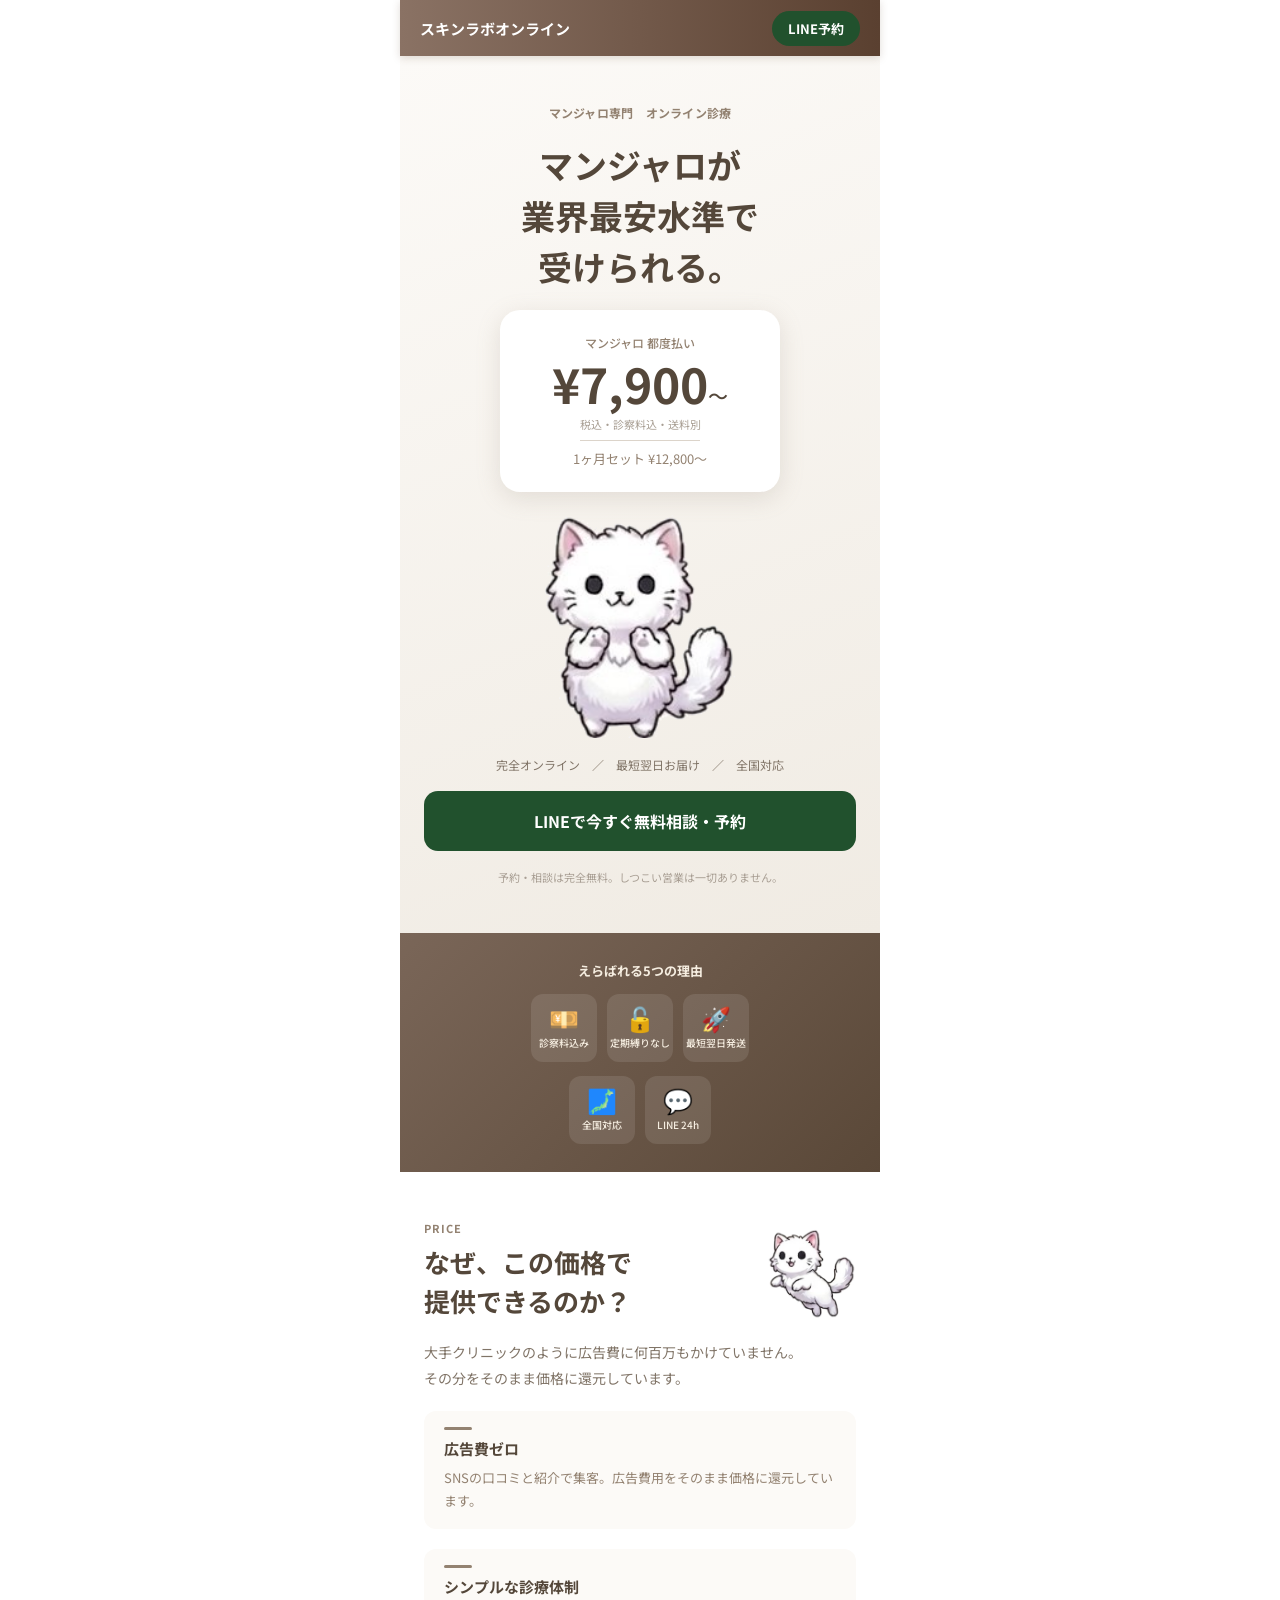
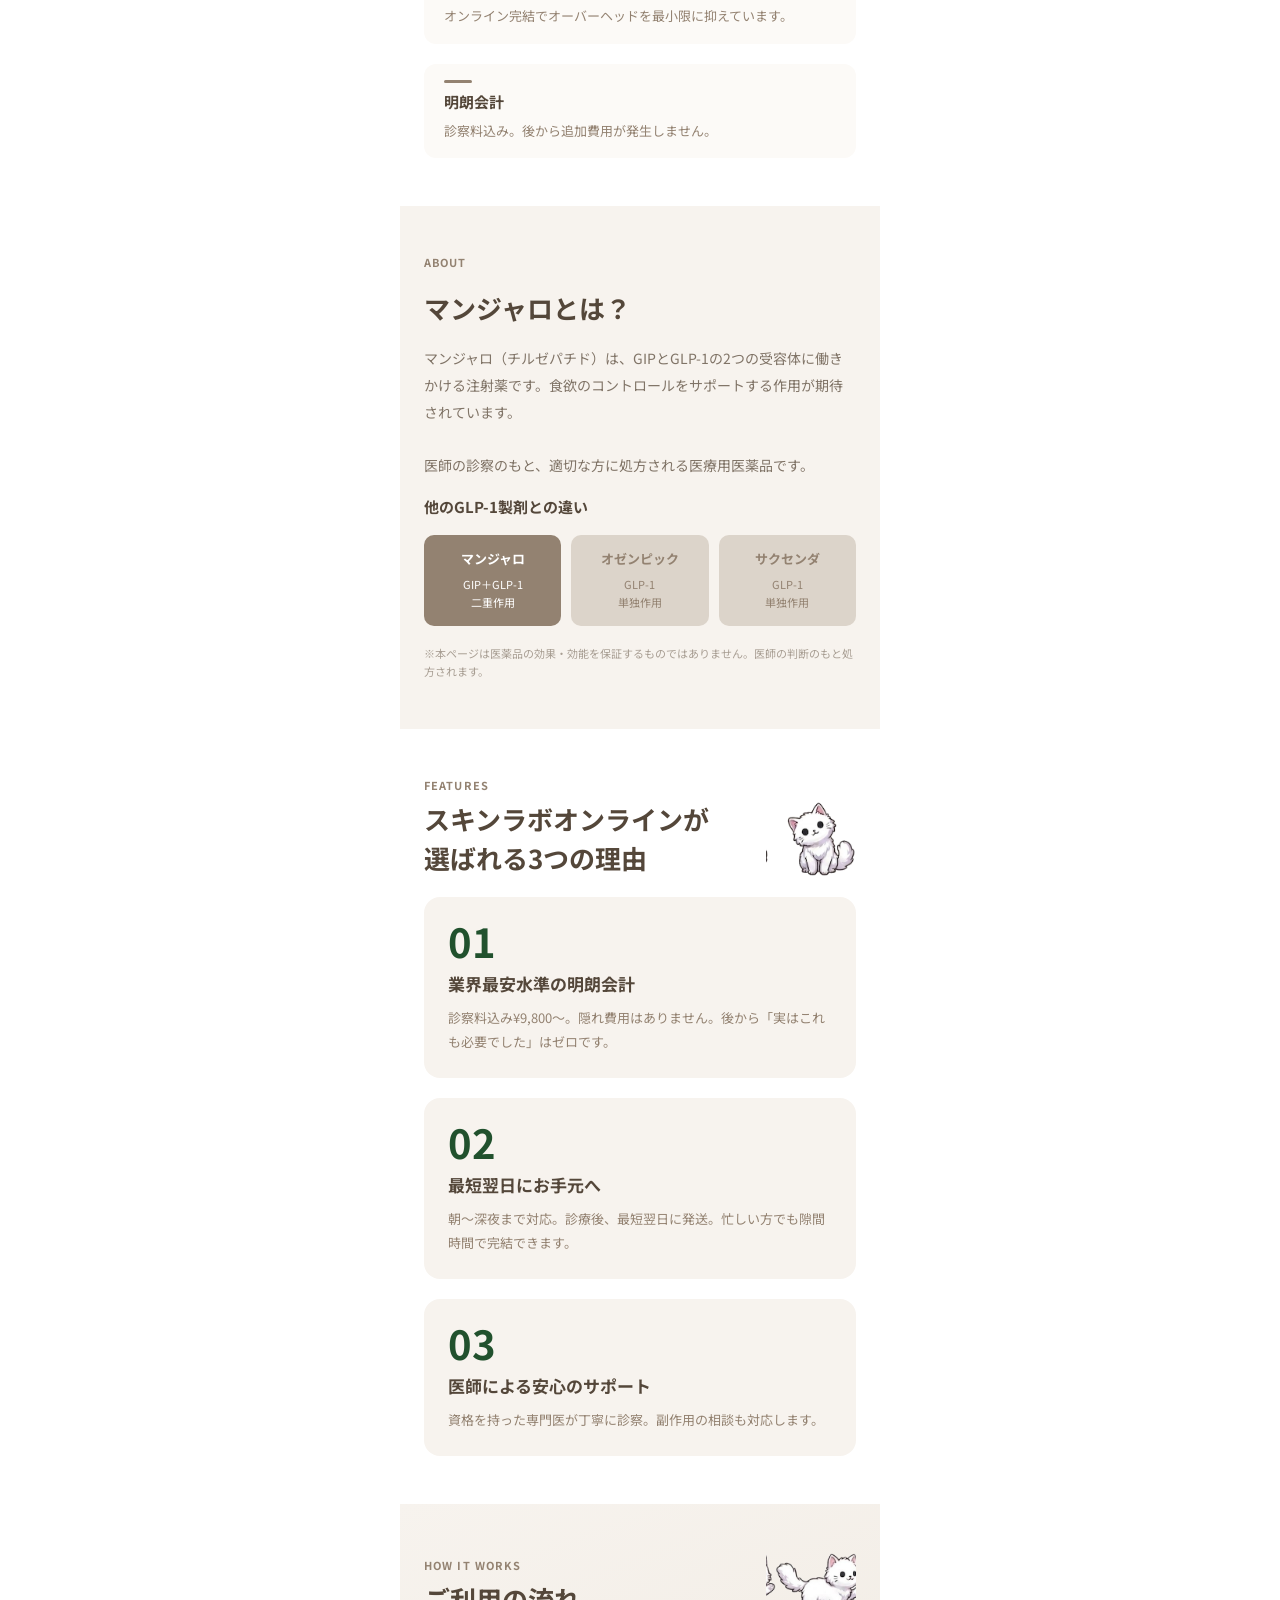
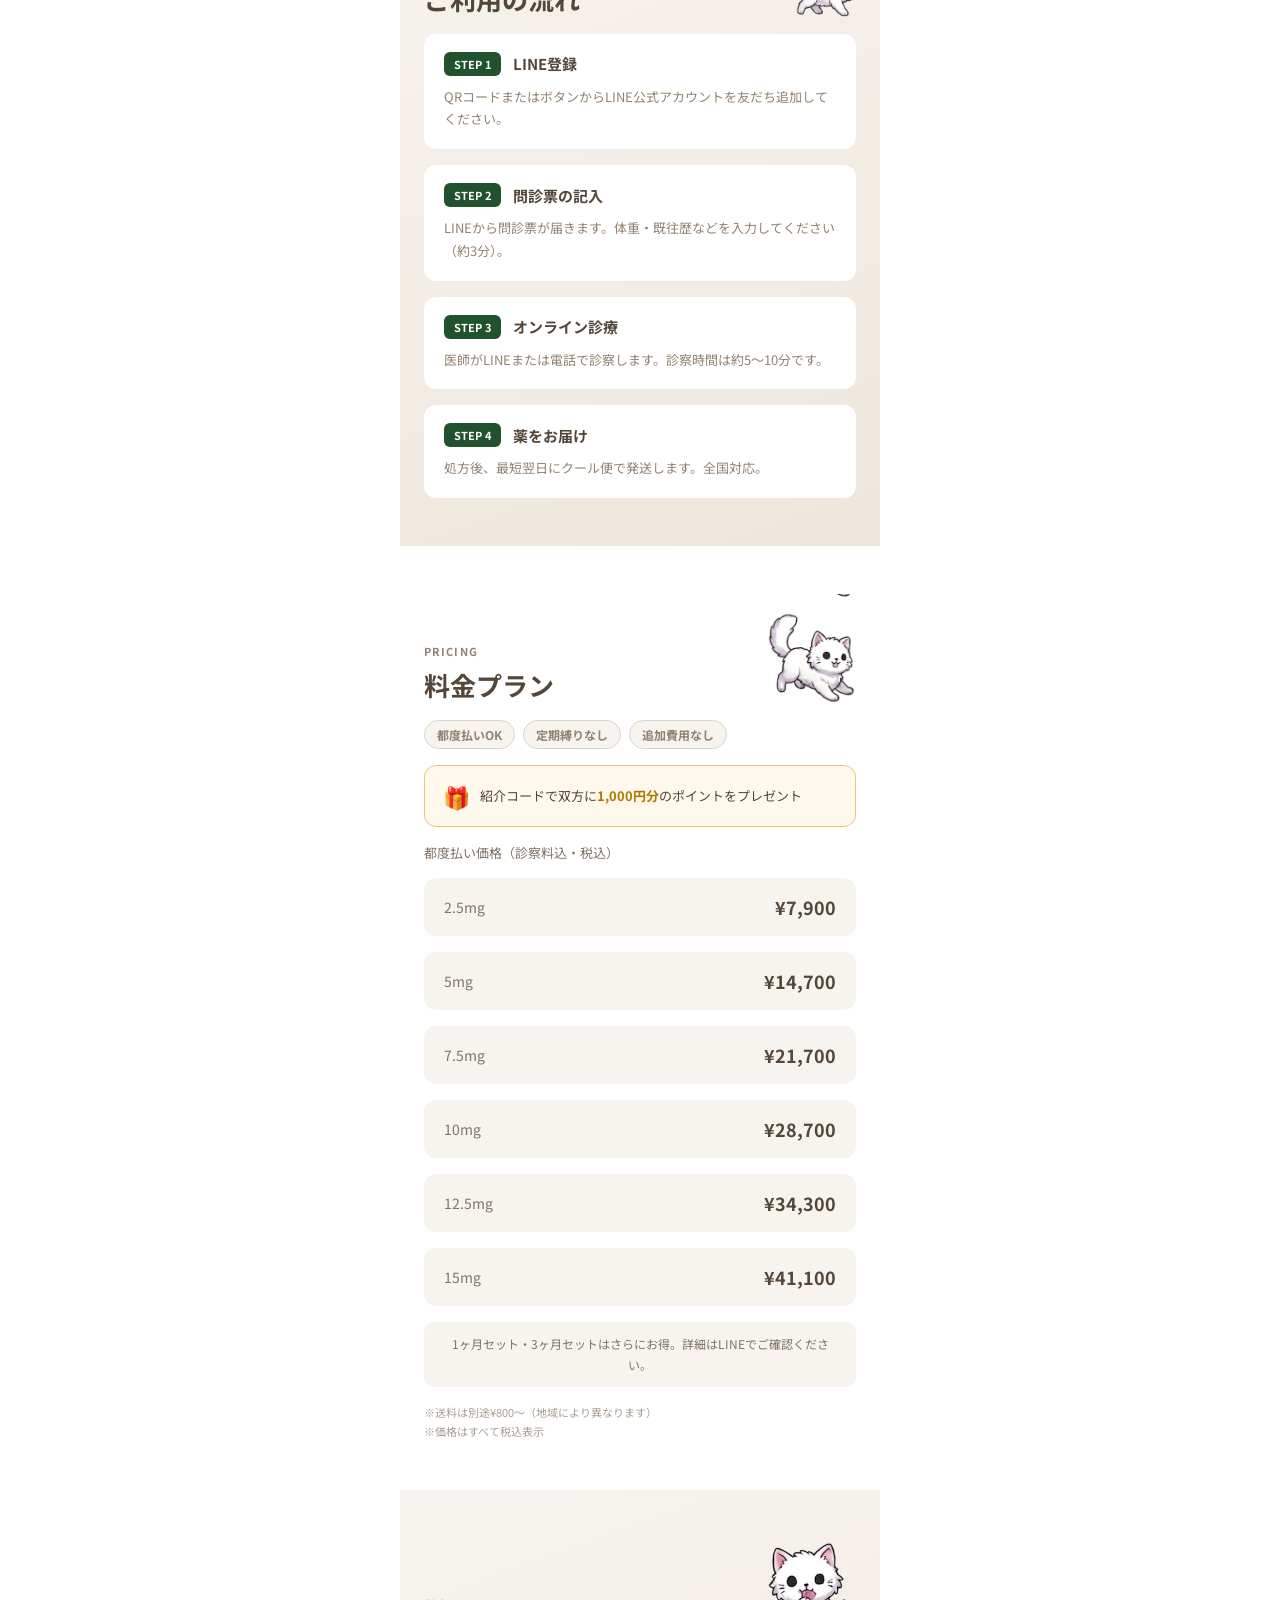
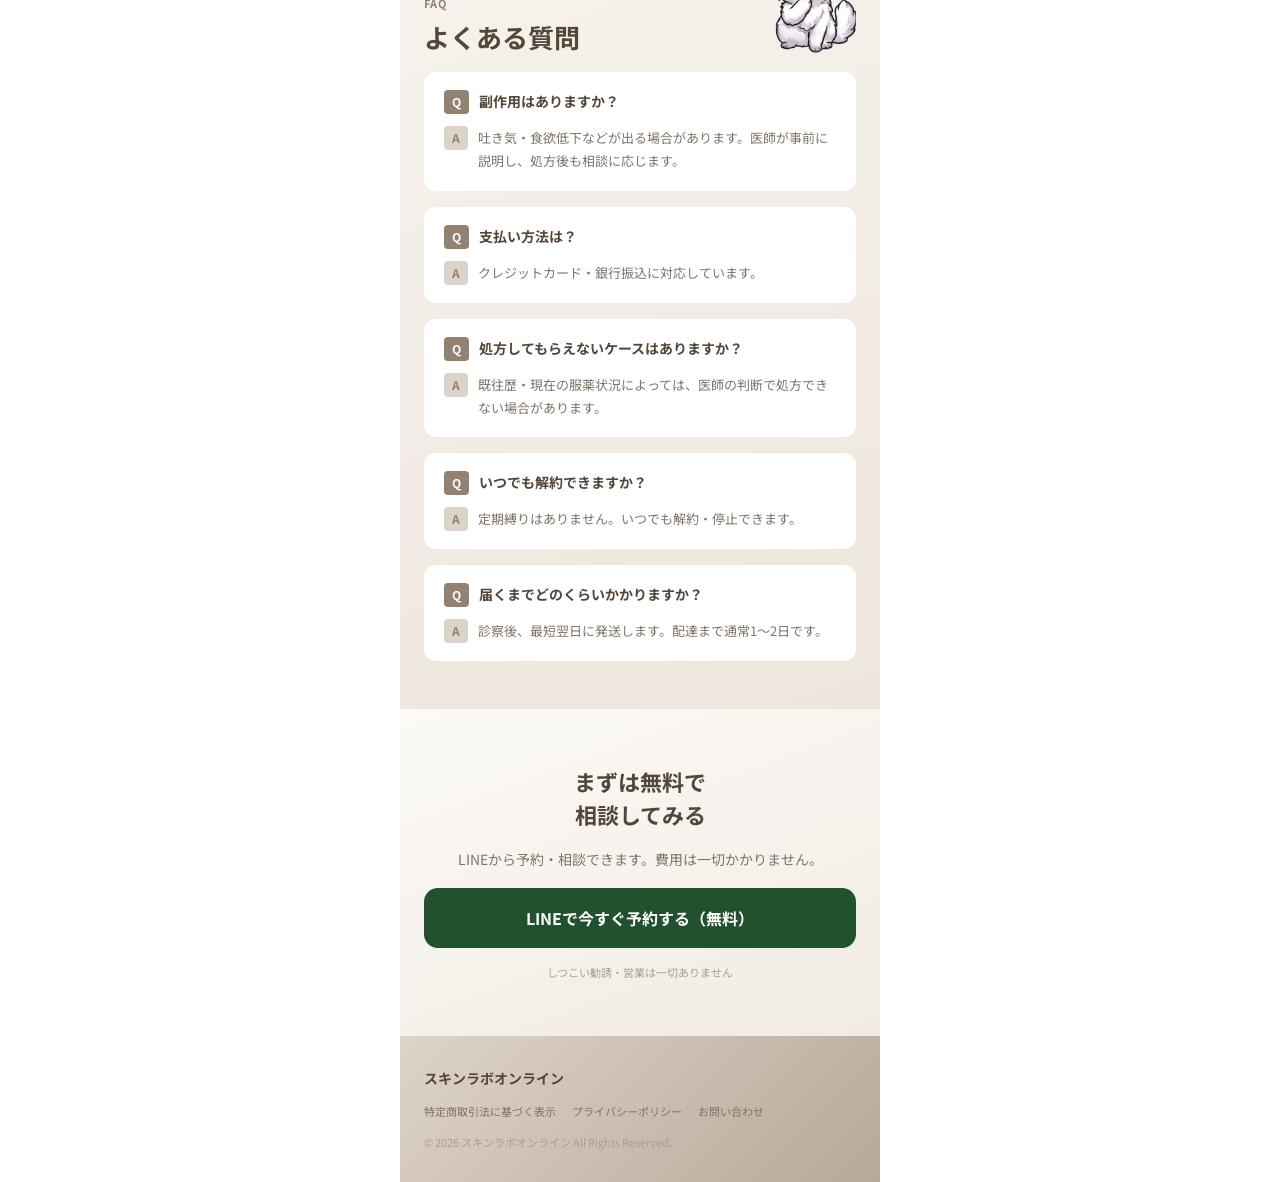
==== index.html @ c5d8abd7 "料金表の本数表記削除・ヒーロー価格を¥7,900〜表記に変更 Co-Authored-By: Claude Sonnet 4.6 <noreply@anthropic.com>" ====
<!DOCTYPE html>
<html lang="ja">
<head>
  <meta charset="UTF-8">
  <meta name="viewport" content="width=device-width, initial-scale=1.0">
  <title>マンジャロ専門オンライン診療 | スキンラボオンライン</title>
  <meta name="description" content="マンジャロが業界最安水準で受けられる。初回トライアル¥4,900。診察料込み・定期縛りなし・最短翌日お届け。完全オンラインで全国対応。">
  <link rel="preconnect" href="https://fonts.googleapis.com">
  <link rel="preconnect" href="https://fonts.gstatic.com" crossorigin>
  <link href="https://fonts.googleapis.com/css2?family=Noto+Sans+JP:wght@400;500;700&display=swap" rel="stylesheet">
  <link rel="stylesheet" href="style.css">
</head>
<body>

  <!-- 01_ヘッダー -->
  <header class="header">
    <p class="header-logo">スキンラボオンライン</p>
    <a href="https://lin.ee/qxc0zbp" class="btn-line-sm" target="_blank" rel="noopener">LINE予約</a>
  </header>

  <!-- 02_ファーストビュー -->
  <section class="hero">
    <p class="section-label">マンジャロ専門　オンライン診療</p>
    <h1 class="hero-title">マンジャロが<br>業界最安水準で<br>受けられる。</h1>
    <div class="price-card">
      <p class="price-label">マンジャロ 都度払い</p>
      <p class="price-number">¥7,900<span style="font-size:20px;font-weight:500;">〜</span></p>
      <p class="price-note">税込・診察料込・送料別</p>
      <div class="price-divider"></div>
      <p class="price-regular">1ヶ月セット ¥12,800〜</p>
    </div>
    <img class="hero-cat" src="/images/cats/cat_1.png" alt="" aria-hidden="true">
    <p class="hero-features">完全オンライン　／　最短翌日お届け　／　全国対応</p>
    <a href="https://lin.ee/qxc0zbp" class="btn-line-lg" target="_blank" rel="noopener">LINEで今すぐ無料相談・予約</a>
    <p class="hero-note">予約・相談は完全無料。しつこい営業は一切ありません。</p>
  </section>

  <!-- 03_安心バッジ -->
  <section class="badges">
    <p class="badges-title">えらばれる5つの理由</p>
    <div class="badges-row">
      <div class="badge-item">
        <span class="badge-icon">💴</span>
        <p class="badge-text">診察料込み</p>
      </div>
      <div class="badge-item">
        <span class="badge-icon">🔓</span>
        <p class="badge-text">定期縛りなし</p>
      </div>
      <div class="badge-item">
        <span class="badge-icon">🚀</span>
        <p class="badge-text">最短翌日発送</p>
      </div>
    </div>
    <div class="badges-row">
      <div class="badge-item">
        <span class="badge-icon">🗾</span>
        <p class="badge-text">全国対応</p>
      </div>
      <div class="badge-item">
        <span class="badge-icon">💬</span>
        <p class="badge-text">LINE 24h</p>
      </div>
    </div>
  </section>

  <!-- 04_なぜ安いか -->
  <section class="why-cheap">
    <div class="section-head">
      <div class="section-head-text">
        <p class="section-en">PRICE</p>
        <h2 class="section-heading">なぜ、この価格で<br>提供できるのか？</h2>
      </div>
      <img src="/images/cats/cat_6.png" class="section-cat" alt="" aria-hidden="true">
    </div>
    <p class="section-body">大手クリニックのように広告費に何百万もかけていません。<br>その分をそのまま価格に還元しています。</p>
    <div class="reason-card">
      <div class="reason-bar"></div>
      <p class="reason-title">広告費ゼロ</p>
      <p class="reason-text">SNSの口コミと紹介で集客。広告費用をそのまま価格に還元しています。</p>
    </div>
    <div class="reason-card">
      <div class="reason-bar"></div>
      <p class="reason-title">シンプルな診療体制</p>
      <p class="reason-text">オンライン完結でオーバーヘッドを最小限に抑えています。</p>
    </div>
    <div class="reason-card">
      <div class="reason-bar"></div>
      <p class="reason-title">明朗会計</p>
      <p class="reason-text">診察料込み。後から追加費用が発生しません。</p>
    </div>
  </section>

  <!-- 05_マンジャロとは -->
  <section class="about">
    <p class="section-en">ABOUT</p>
    <h2 class="section-heading">マンジャロとは？</h2>
    <p class="about-body">マンジャロ（チルゼパチド）は、GIPとGLP-1の2つの受容体に働きかける注射薬です。食欲のコントロールをサポートする作用が期待されています。<br><br>医師の診察のもと、適切な方に処方される医療用医薬品です。</p>
    <p class="compare-title">他のGLP-1製剤との違い</p>
    <div class="compare-grid">
      <div class="compare-card compare-card--active">
        <p class="compare-name">マンジャロ</p>
        <p class="compare-desc">GIP＋GLP-1<br>二重作用</p>
      </div>
      <div class="compare-card">
        <p class="compare-name">オゼンピック</p>
        <p class="compare-desc">GLP-1<br>単独作用</p>
      </div>
      <div class="compare-card">
        <p class="compare-name">サクセンダ</p>
        <p class="compare-desc">GLP-1<br>単独作用</p>
      </div>
    </div>
    <p class="disclaimer">※本ページは医薬品の効果・効能を保証するものではありません。医師の判断のもと処方されます。</p>
  </section>

  <!-- 06_選ばれる理由 -->
  <section class="features">
    <div class="section-head">
      <div class="section-head-text">
        <p class="section-en">FEATURES</p>
        <h2 class="section-heading">スキンラボオンラインが<br>選ばれる3つの理由</h2>
      </div>
      <img src="/images/cats/cat_3.png" class="section-cat" alt="" aria-hidden="true">
    </div>
    <div class="feature-card">
      <p class="feature-num">01</p>
      <p class="feature-title">業界最安水準の明朗会計</p>
      <p class="feature-text">診察料込み¥9,800〜。隠れ費用はありません。後から「実はこれも必要でした」はゼロです。</p>
    </div>
    <div class="feature-card">
      <p class="feature-num">02</p>
      <p class="feature-title">最短翌日にお手元へ</p>
      <p class="feature-text">朝〜深夜まで対応。診療後、最短翌日に発送。忙しい方でも隙間時間で完結できます。</p>
    </div>
    <div class="feature-card">
      <p class="feature-num">03</p>
      <p class="feature-title">医師による安心のサポート</p>
      <p class="feature-text">資格を持った専門医が丁寧に診察。副作用の相談も対応します。</p>
    </div>
  </section>

  <!-- 07_診療の流れ -->
  <section class="flow">
    <div class="section-head">
      <div class="section-head-text">
        <p class="section-en">HOW IT WORKS</p>
        <h2 class="section-heading">ご利用の流れ</h2>
      </div>
      <img src="/images/cats/cat_2.png" class="section-cat" alt="" aria-hidden="true">
    </div>
    <div class="step-card">
      <div class="step-header">
        <span class="step-badge">STEP 1</span>
        <p class="step-title">LINE登録</p>
      </div>
      <p class="step-text">QRコードまたはボタンからLINE公式アカウントを友だち追加してください。</p>
    </div>
    <div class="step-card">
      <div class="step-header">
        <span class="step-badge">STEP 2</span>
        <p class="step-title">問診票の記入</p>
      </div>
      <p class="step-text">LINEから問診票が届きます。体重・既往歴などを入力してください（約3分）。</p>
    </div>
    <div class="step-card">
      <div class="step-header">
        <span class="step-badge">STEP 3</span>
        <p class="step-title">オンライン診療</p>
      </div>
      <p class="step-text">医師がLINEまたは電話で診察します。診察時間は約5〜10分です。</p>
    </div>
    <div class="step-card">
      <div class="step-header">
        <span class="step-badge">STEP 4</span>
        <p class="step-title">薬をお届け</p>
      </div>
      <p class="step-text">処方後、最短翌日にクール便で発送します。全国対応。</p>
    </div>
  </section>

  <!-- 08_料金プラン -->
  <section class="pricing">
    <div class="section-head">
      <div class="section-head-text">
        <p class="section-en">PRICING</p>
        <h2 class="section-heading">料金プラン</h2>
      </div>
      <img src="/images/cats/cat_4.png" class="section-cat" alt="" aria-hidden="true">
    </div>
    <div class="pricing-badges">
      <span class="pricing-badge">都度払いOK</span>
      <span class="pricing-badge">定期縛りなし</span>
      <span class="pricing-badge">追加費用なし</span>
    </div>
    <div class="referral-card">
      <span class="referral-icon">🎁</span>
      <p class="referral-text">紹介コードで双方に<strong>1,000円分</strong>のポイントをプレゼント</p>
    </div>
    <p class="pricing-sub">都度払い価格（診察料込・税込）</p>
    <div class="price-row">
      <p class="price-item-name">2.5mg</p>
      <p class="price-item-val">¥7,900</p>
    </div>
    <div class="price-row">
      <p class="price-item-name">5mg</p>
      <p class="price-item-val">¥14,700</p>
    </div>
    <div class="price-row">
      <p class="price-item-name">7.5mg</p>
      <p class="price-item-val">¥21,700</p>
    </div>
    <div class="price-row">
      <p class="price-item-name">10mg</p>
      <p class="price-item-val">¥28,700</p>
    </div>
    <div class="price-row">
      <p class="price-item-name">12.5mg</p>
      <p class="price-item-val">¥34,300</p>
    </div>
    <div class="price-row">
      <p class="price-item-name">15mg</p>
      <p class="price-item-val">¥41,100</p>
    </div>
    <div class="pricing-tip">1ヶ月セット・3ヶ月セットはさらにお得。詳細はLINEでご確認ください。</div>
    <p class="pricing-disclaimer">※送料は別途¥800〜（地域により異なります）<br>※価格はすべて税込表示</p>
  </section>

  <!-- 09_FAQ -->
  <section class="faq">
    <div class="section-head">
      <div class="section-head-text">
        <p class="section-en">FAQ</p>
        <h2 class="section-heading">よくある質問</h2>
      </div>
      <img src="/images/cats/cat_5.png" class="section-cat" alt="" aria-hidden="true">
    </div>

    <div class="faq-item">
      <div class="faq-q">
        <span class="faq-badge faq-badge--q">Q</span>
        <p class="faq-question">副作用はありますか？</p>
      </div>
      <div class="faq-a">
        <span class="faq-badge faq-badge--a">A</span>
        <p class="faq-answer">吐き気・食欲低下などが出る場合があります。医師が事前に説明し、処方後も相談に応じます。</p>
      </div>
    </div>

    <div class="faq-item">
      <div class="faq-q">
        <span class="faq-badge faq-badge--q">Q</span>
        <p class="faq-question">支払い方法は？</p>
      </div>
      <div class="faq-a">
        <span class="faq-badge faq-badge--a">A</span>
        <p class="faq-answer">クレジットカード・銀行振込に対応しています。</p>
      </div>
    </div>

    <div class="faq-item">
      <div class="faq-q">
        <span class="faq-badge faq-badge--q">Q</span>
        <p class="faq-question">処方してもらえないケースはありますか？</p>
      </div>
      <div class="faq-a">
        <span class="faq-badge faq-badge--a">A</span>
        <p class="faq-answer">既往歴・現在の服薬状況によっては、医師の判断で処方できない場合があります。</p>
      </div>
    </div>

    <div class="faq-item">
      <div class="faq-q">
        <span class="faq-badge faq-badge--q">Q</span>
        <p class="faq-question">いつでも解約できますか？</p>
      </div>
      <div class="faq-a">
        <span class="faq-badge faq-badge--a">A</span>
        <p class="faq-answer">定期縛りはありません。いつでも解約・停止できます。</p>
      </div>
    </div>

    <div class="faq-item">
      <div class="faq-q">
        <span class="faq-badge faq-badge--q">Q</span>
        <p class="faq-question">届くまでどのくらいかかりますか？</p>
      </div>
      <div class="faq-a">
        <span class="faq-badge faq-badge--a">A</span>
        <p class="faq-answer">診察後、最短翌日に発送します。配達まで通常1〜2日です。</p>
      </div>
    </div>
  </section>

  <!-- 10_ボトムCTA -->
  <section class="cta">
    <h2 class="cta-title">まずは無料で<br>相談してみる</h2>
    <p class="cta-text">LINEから予約・相談できます。費用は一切かかりません。</p>
    <a href="https://lin.ee/qxc0zbp" class="btn-line-lg" target="_blank" rel="noopener">LINEで今すぐ予約する（無料）</a>
    <p class="cta-note">しつこい勧誘・営業は一切ありません</p>
  </section>

  <!-- 11_フッター -->
  <footer class="footer">
    <p class="footer-logo">スキンラボオンライン</p>
    <p class="footer-links">
      <a href="https://skinlabclinic.net/terms-of-sale/" target="_blank" rel="noopener">特定商取引法に基づく表示</a>
      <a href="https://skinlabclinic.net/privacy/" target="_blank" rel="noopener">プライバシーポリシー</a>
      <a href="https://lin.ee/qxc0zbp" target="_blank" rel="noopener">お問い合わせ</a>
    </p>
    <p class="footer-copy">© 2026 スキンラボオンライン All Rights Reserved.</p>
  </footer>

</body>
</html>
---- style.css ----
* {
  box-sizing: border-box;
  margin: 0;
  padding: 0;
}

:root {
  --primary: #938271;
  --primary-light: #c4b8aa;
  --brown-dark: #4a3828;
  --brown-mid: #6b5040;
  --line-green: #21512d;
  --cta-light: #e8f0e8;
  --bg-warm: #fcfaf7;
  --bg-beige: #f7f3ee;
  --bg-gray: #f7f3ee;
  --text-dark: #54473a;
  --text-medium: #807467;
  --text-light: #938271;
  --text-muted: #a89e93;
  --border: #dcd4ca;
}

html {
  scroll-behavior: smooth;
}

body {
  font-family: 'Noto Sans JP', sans-serif;
  color: var(--text-dark);
  background: #fff;
  display: flex;
  flex-direction: column;
  align-items: center;
  -webkit-font-smoothing: antialiased;
}

/* ── Layout ── */
.header,
section,
footer {
  width: 100%;
  max-width: 480px;
}

/* ── Header ── */
.header {
  display: flex;
  align-items: center;
  justify-content: space-between;
  height: 56px;
  padding: 0 20px;
  background: linear-gradient(to right, #8a7264, #5a4030);
  position: sticky;
  top: 0;
  z-index: 100;
  box-shadow: 0 2px 8px rgba(90, 60, 40, 0.18);
}

.header-logo {
  font-weight: 700;
  font-size: 15px;
  color: #fff;
}

.btn-line-sm {
  display: inline-block;
  background: var(--line-green);
  color: #fff;
  font-weight: 700;
  font-size: 13px;
  padding: 8px 16px;
  border-radius: 20px;
  text-decoration: none;
  transition: opacity 0.2s;
}

.btn-line-sm:hover {
  opacity: 0.88;
}

/* ── Hero ── */
.hero {
  background: linear-gradient(160deg, #fcfaf7 0%, #f0ebe3 100%);
  padding: 48px 24px;
  display: flex;
  flex-direction: column;
  align-items: center;
  gap: 18px;
  text-align: center;
}

.hero-cat {
  width: 200px;
  height: auto;
  object-fit: contain;
}

.section-label {
  font-size: 12px;
  font-weight: 700;
  color: var(--primary);
  letter-spacing: 0.02em;
}

.hero-title {
  font-size: 34px;
  font-weight: 700;
  color: var(--text-dark);
  line-height: 1.5;
}

.price-card {
  background: #fff;
  border-radius: 20px;
  padding: 24px 40px;
  box-shadow: 0 6px 24px rgba(147, 130, 113, 0.2);
  display: flex;
  flex-direction: column;
  align-items: center;
  gap: 6px;
  width: 100%;
  max-width: 280px;
}

.price-label {
  font-size: 12px;
  font-weight: 500;
  color: var(--primary);
}

.price-number {
  font-size: 48px;
  font-weight: 700;
  color: var(--text-dark);
  line-height: 1.1;
}

.price-note {
  font-size: 11px;
  color: var(--text-muted);
}

.price-divider {
  width: 120px;
  height: 1px;
  background: var(--border);
  margin: 2px 0;
}

.price-regular {
  font-size: 13px;
  color: var(--text-light);
}

.hero-features {
  font-size: 12px;
  color: var(--text-medium);
}

.btn-line-lg {
  display: block;
  background: var(--line-green);
  color: #fff;
  font-weight: 700;
  font-size: 16px;
  padding: 18px 28px;
  border-radius: 14px;
  text-decoration: none;
  text-align: center;
  width: 100%;
  transition: opacity 0.2s, transform 0.15s;
}

.btn-line-lg:hover {
  opacity: 0.9;
  transform: translateY(-1px);
}

.btn-line-lg:active {
  transform: translateY(0);
}

.hero-note {
  font-size: 11px;
  color: var(--text-muted);
}

/* ── Badges ── */
.badges {
  background: linear-gradient(135deg, #7a6658 0%, #5a4838 100%);
  padding: 28px 20px;
  display: flex;
  flex-direction: column;
  align-items: center;
  gap: 14px;
  text-align: center;
}

.badges-title {
  font-size: 13px;
  font-weight: 700;
  color: #f5ede0;
}

.badges-row {
  display: flex;
  gap: 10px;
  justify-content: center;
}

.badge-item {
  background: rgba(255, 255, 255, 0.1);
  border-radius: 12px;
  width: 66px;
  padding: 12px 8px;
  display: flex;
  flex-direction: column;
  align-items: center;
  gap: 6px;
}

.badge-icon {
  font-size: 24px;
  line-height: 1;
}

.badge-text {
  font-size: 10px;
  font-weight: 500;
  color: #f5ede0;
  word-break: keep-all;
  line-height: 1.4;
}

/* ── Why Cheap ── */
.why-cheap {
  background: #fff;
  padding: 48px 24px;
  display: flex;
  flex-direction: column;
  gap: 20px;
}

.section-en {
  font-size: 11px;
  font-weight: 700;
  color: var(--primary);
  letter-spacing: 0.1em;
}

.section-en--light {
  color: var(--primary-light);
}

.section-heading {
  font-size: 26px;
  font-weight: 700;
  color: var(--text-dark);
  line-height: 1.5;
}

.section-heading--light {
  color: #fff;
}

.section-body {
  font-size: 14px;
  color: var(--text-medium);
  line-height: 1.85;
}

.reason-card {
  background: var(--bg-warm);
  border-radius: 12px;
  padding: 16px 20px;
  display: flex;
  flex-direction: column;
  gap: 8px;
}

.reason-bar {
  width: 28px;
  height: 3px;
  background: var(--primary);
  border-radius: 2px;
}

.reason-title {
  font-size: 15px;
  font-weight: 700;
  color: var(--text-dark);
}

.reason-text {
  font-size: 13px;
  color: var(--text-light);
  line-height: 1.75;
}

/* ── About ── */
.about {
  background: var(--bg-gray);
  padding: 48px 24px;
  display: flex;
  flex-direction: column;
  gap: 18px;
}

.about-body {
  font-size: 14px;
  color: var(--text-medium);
  line-height: 1.9;
}

.compare-title {
  font-size: 15px;
  font-weight: 700;
  color: var(--text-dark);
}

.compare-grid {
  display: flex;
  gap: 10px;
}

.compare-card {
  flex: 1;
  background: var(--border);
  color: var(--text-light);
  border-radius: 10px;
  padding: 14px 10px;
  text-align: center;
  display: flex;
  flex-direction: column;
  gap: 8px;
}

.compare-card--active {
  background: var(--primary);
  color: #fff;
}

.compare-name {
  font-size: 13px;
  font-weight: 700;
}

.compare-desc {
  font-size: 11px;
  line-height: 1.6;
}

.disclaimer {
  font-size: 11px;
  color: var(--text-muted);
  line-height: 1.7;
}

/* ── Features ── */
.features {
  background: #fff;
  padding: 48px 24px;
  display: flex;
  flex-direction: column;
  gap: 20px;
}

.feature-card {
  background: var(--bg-gray);
  border-radius: 16px;
  padding: 24px;
  display: flex;
  flex-direction: column;
  gap: 10px;
}

.feature-num {
  font-size: 40px;
  font-weight: 700;
  color: #21512d;
  line-height: 1;
}

.feature-title {
  font-size: 17px;
  font-weight: 700;
  color: var(--text-dark);
}

.feature-text {
  font-size: 13px;
  color: var(--text-light);
  line-height: 1.85;
}

/* ── Flow ── */
.flow {
  background: linear-gradient(160deg, #f7f3ee 0%, #ede6dc 100%);
  padding: 48px 24px;
  display: flex;
  flex-direction: column;
  gap: 16px;
}

.step-card {
  background: #fff;
  border-radius: 12px;
  padding: 18px 20px;
  display: flex;
  flex-direction: column;
  gap: 10px;
}

.step-header {
  display: flex;
  align-items: center;
  gap: 12px;
}

.step-badge {
  background: #21512d;
  color: #fff;
  font-size: 11px;
  font-weight: 700;
  padding: 4px 10px;
  border-radius: 6px;
  white-space: nowrap;
  flex-shrink: 0;
}

.step-title {
  font-size: 15px;
  font-weight: 700;
  color: var(--text-dark);
}

.step-text {
  font-size: 13px;
  color: var(--text-light);
  line-height: 1.75;
}

/* ── Pricing ── */
.pricing {
  background: #fff;
  padding: 48px 24px;
  display: flex;
  flex-direction: column;
  gap: 16px;
}

.pricing-sub {
  font-size: 13px;
  color: var(--text-medium);
}

.trial-card {
  background: var(--bg-beige);
  border: 1px solid var(--border);
  border-radius: 16px;
  padding: 28px 24px;
  display: flex;
  flex-direction: column;
  gap: 8px;
}

.trial-badge {
  display: inline-block;
  background: #21512d;
  color: #fff;
  font-size: 12px;
  font-weight: 700;
  padding: 5px 14px;
  border-radius: 20px;
  align-self: flex-start;
}

.trial-item {
  font-size: 14px;
  color: var(--text-medium);
}

.trial-price {
  font-size: 44px;
  font-weight: 700;
  color: var(--text-dark);
  line-height: 1.1;
}

.trial-note {
  font-size: 12px;
  color: var(--text-muted);
}

.price-row {
  background: var(--bg-gray);
  border-radius: 12px;
  padding: 16px 20px;
  display: flex;
  justify-content: space-between;
  align-items: center;
}

.price-item-name {
  font-size: 14px;
  color: var(--text-medium);
}

.price-item-val {
  font-size: 18px;
  font-weight: 700;
  color: var(--text-dark);
}

.pricing-disclaimer {
  font-size: 11px;
  color: var(--text-muted);
  line-height: 1.75;
}

.pricing-badges {
  display: flex;
  flex-wrap: wrap;
  gap: 8px;
}

.pricing-badge {
  font-size: 12px;
  font-weight: 700;
  color: var(--primary);
  background: var(--bg-beige);
  border: 1px solid var(--border);
  padding: 5px 12px;
  border-radius: 20px;
}

.referral-card {
  background: #fff8ec;
  border: 1.5px solid #e8c87a;
  border-radius: 12px;
  padding: 14px 18px;
  display: flex;
  align-items: center;
  gap: 10px;
}

.referral-icon {
  font-size: 22px;
  flex-shrink: 0;
}

.referral-text {
  font-size: 13px;
  color: var(--text-dark);
  line-height: 1.6;
}

.referral-text strong {
  color: #b07a00;
}

.pricing-tip {
  background: var(--bg-beige);
  border-radius: 10px;
  padding: 12px 16px;
  font-size: 12px;
  color: var(--text-medium);
  line-height: 1.7;
  text-align: center;
}

/* ── FAQ ── */
.faq {
  background: linear-gradient(160deg, #f7f3ee 0%, #ede6dc 100%);
  padding: 48px 24px;
  display: flex;
  flex-direction: column;
  gap: 16px;
}

.faq-item {
  background: #fff;
  border-radius: 12px;
  padding: 18px 20px;
  display: flex;
  flex-direction: column;
  gap: 12px;
}

.faq-q,
.faq-a {
  display: flex;
  gap: 10px;
  align-items: flex-start;
}

.faq-badge {
  font-size: 12px;
  font-weight: 700;
  padding: 3px 8px;
  border-radius: 4px;
  flex-shrink: 0;
  line-height: 1.5;
}

.faq-badge--q {
  background: var(--primary);
  color: #fff;
}

.faq-badge--a {
  background: var(--border);
  color: var(--text-light);
}

.faq-question {
  font-size: 14px;
  font-weight: 700;
  color: var(--text-dark);
  line-height: 1.5;
  padding-top: 1px;
}

.faq-answer {
  font-size: 13px;
  color: var(--text-medium);
  line-height: 1.75;
  padding-top: 1px;
}

/* ── Bottom CTA ── */
.cta {
  background: linear-gradient(160deg, #fcfaf7 0%, #f0ebe3 100%);
  padding: 56px 24px;
  display: flex;
  flex-direction: column;
  align-items: center;
  gap: 16px;
  text-align: center;
}

.cta-title {
  font-size: 22px;
  font-weight: 700;
  color: var(--text-dark);
  line-height: 1.5;
}

.cta-text {
  font-size: 14px;
  color: var(--text-medium);
  line-height: 1.75;
}

.cta-note {
  font-size: 11px;
  color: var(--text-muted);
}

/* ── Footer ── */
.footer {
  background: linear-gradient(135deg, #ddd4c8 0%, #b8a898 100%);
  padding: 32px 24px;
  display: flex;
  flex-direction: column;
  gap: 12px;
  width: 100%;
  max-width: 100%;
}

.footer-logo {
  font-size: 14px;
  font-weight: 700;
  color: var(--text-dark);
}

.footer-links {
  display: flex;
  flex-wrap: wrap;
  gap: 0 16px;
  line-height: 2;
}

.footer-links a {
  font-size: 11px;
  color: var(--text-medium);
  text-decoration: none;
}

.footer-links a:hover {
  color: var(--text-dark);
}

.footer-copy {
  font-size: 11px;
  color: var(--text-muted);
}

/* ── Section head (label + heading + cat) ── */
.section-head {
  display: flex;
  align-items: flex-end;
  justify-content: space-between;
  gap: 12px;
}

.section-head-text {
  display: flex;
  flex-direction: column;
  gap: 6px;
}

.section-cat {
  width: 90px;
  height: auto;
  flex-shrink: 0;
}

/* ── Cat decorations ── */
.cat-deco {
  width: 100%;
  max-width: 480px;
  position: relative;
  height: 80px;
  overflow: visible;
  pointer-events: none;
}

.cat-deco img {
  position: absolute;
  width: 80px;
  height: auto;
  opacity: 0.9;
}

.cat-deco--right img {
  right: 12px;
  bottom: -10px;
}

.cat-deco--left img {
  left: 12px;
  bottom: -10px;
}

/* ── Responsive ── */
@media (min-width: 480px) {
  .header {
    border-left: none;
    border-right: none;
  }
  .footer {
    max-width: 480px;
  }
}
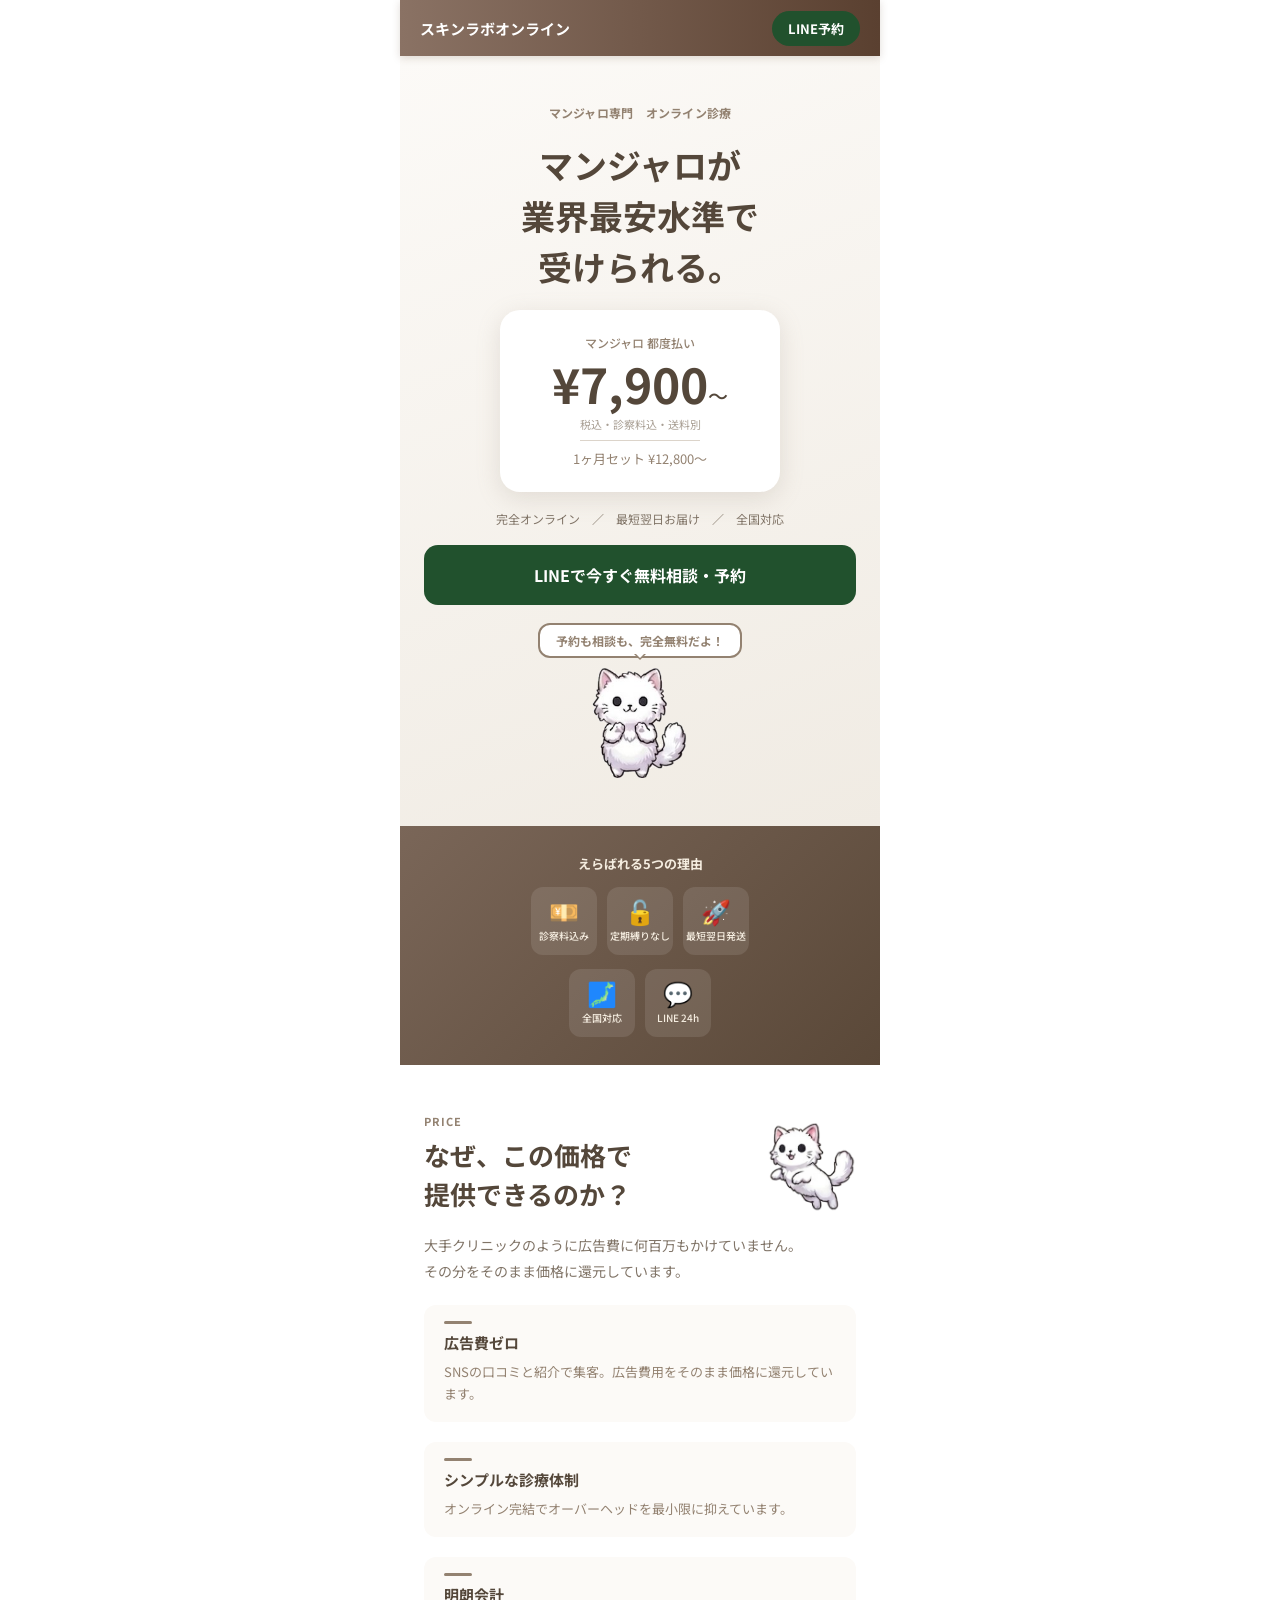
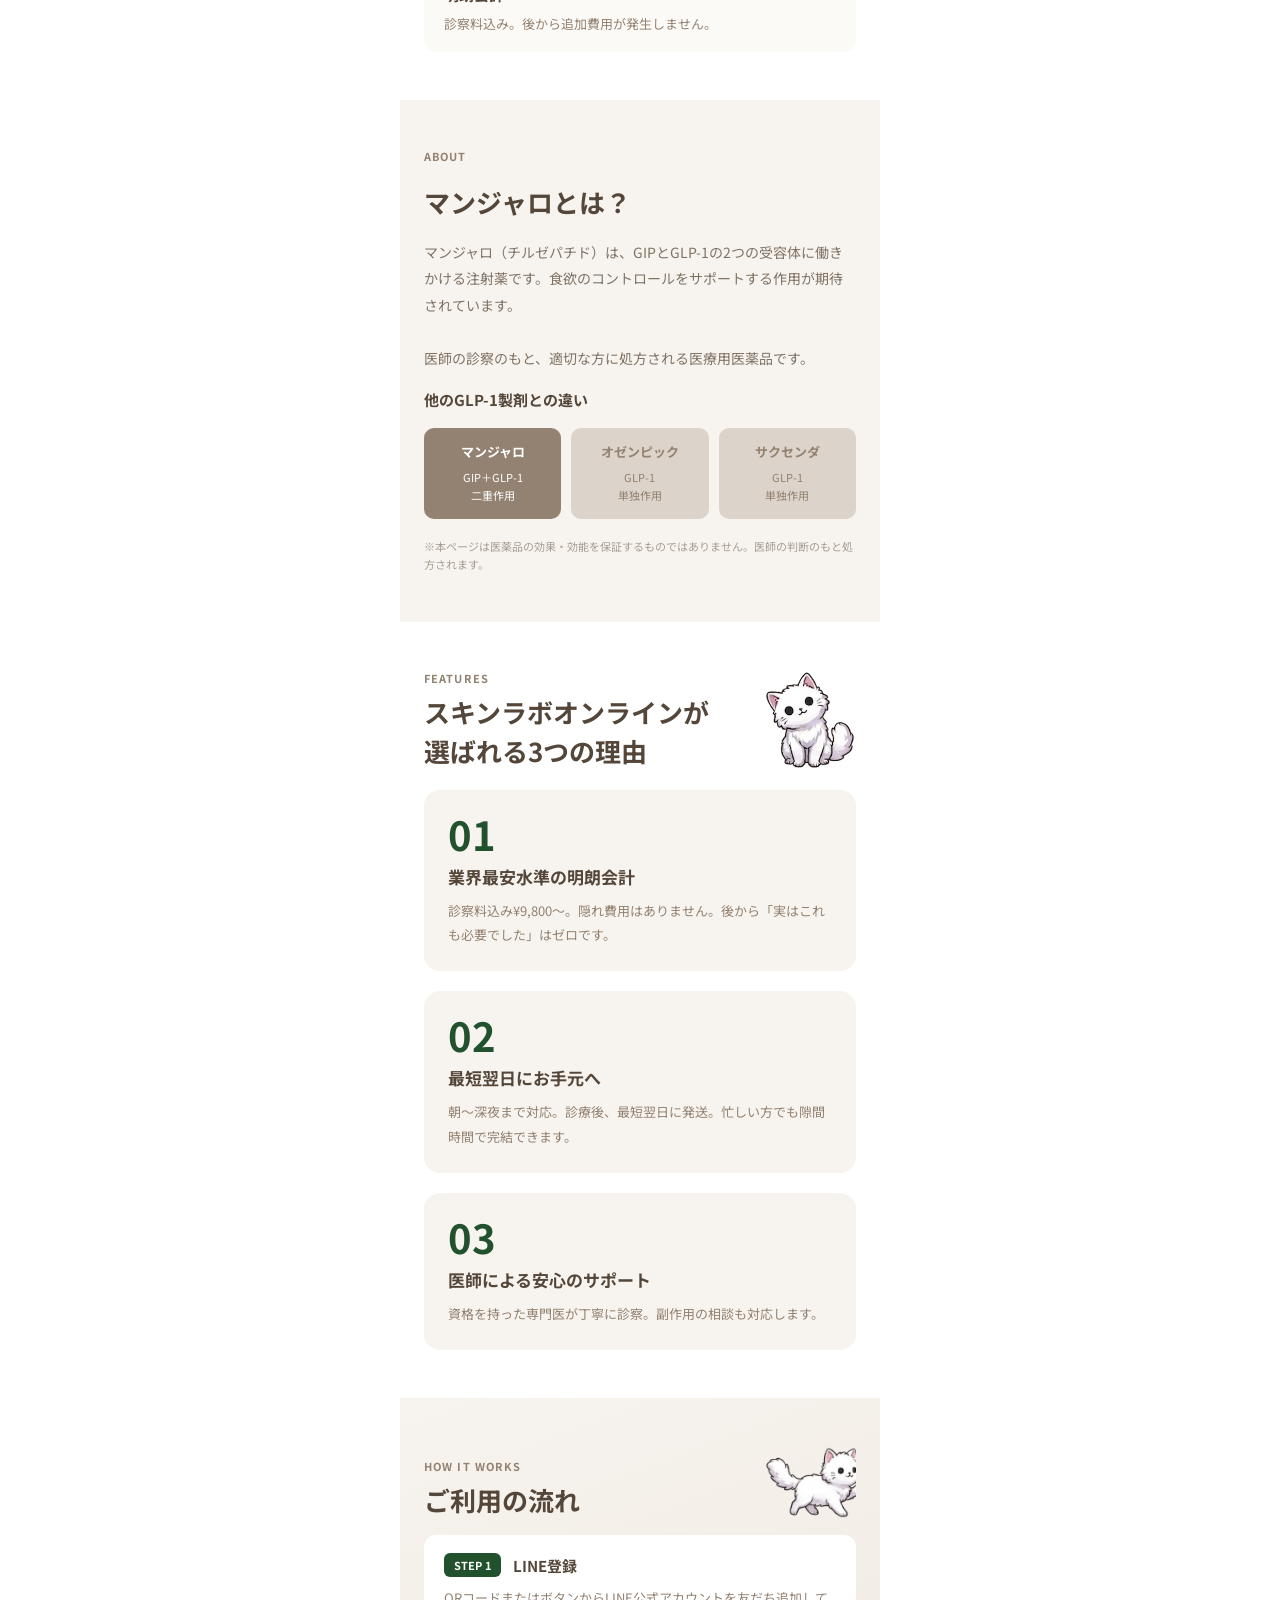
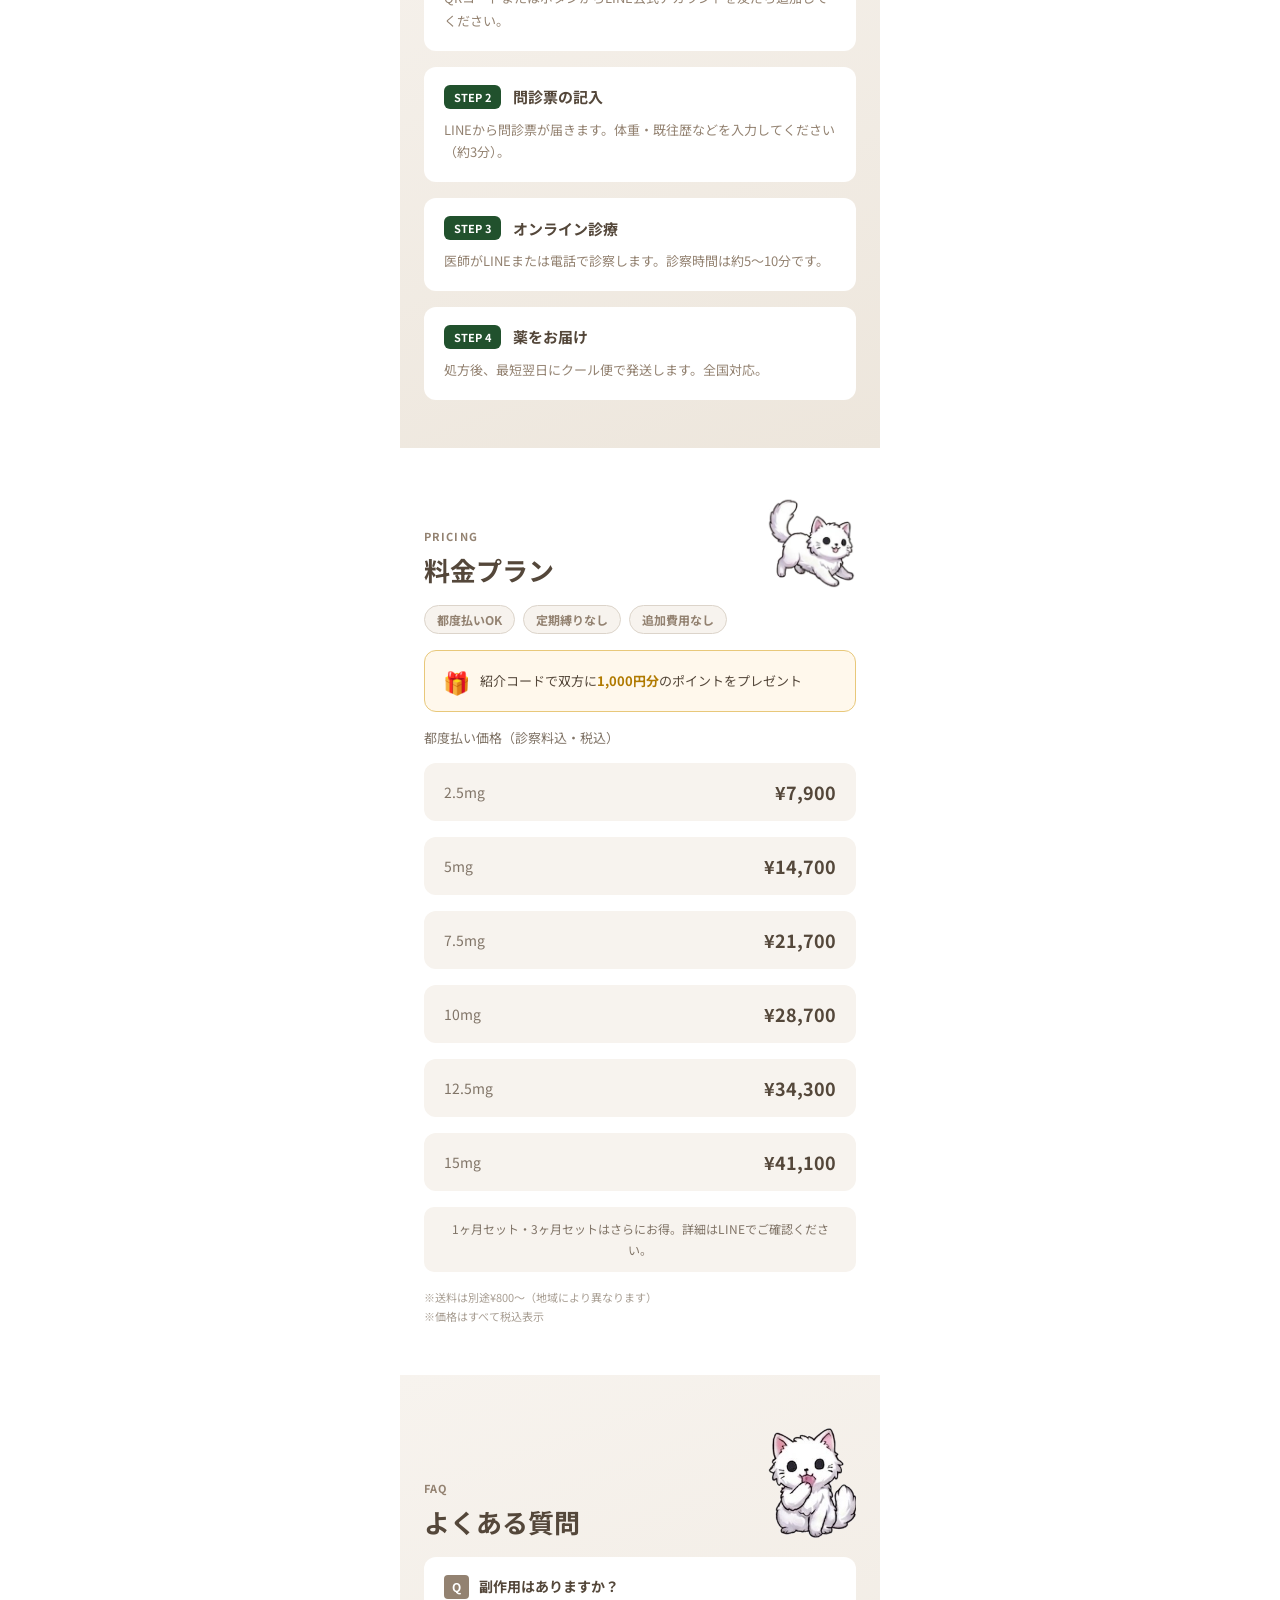
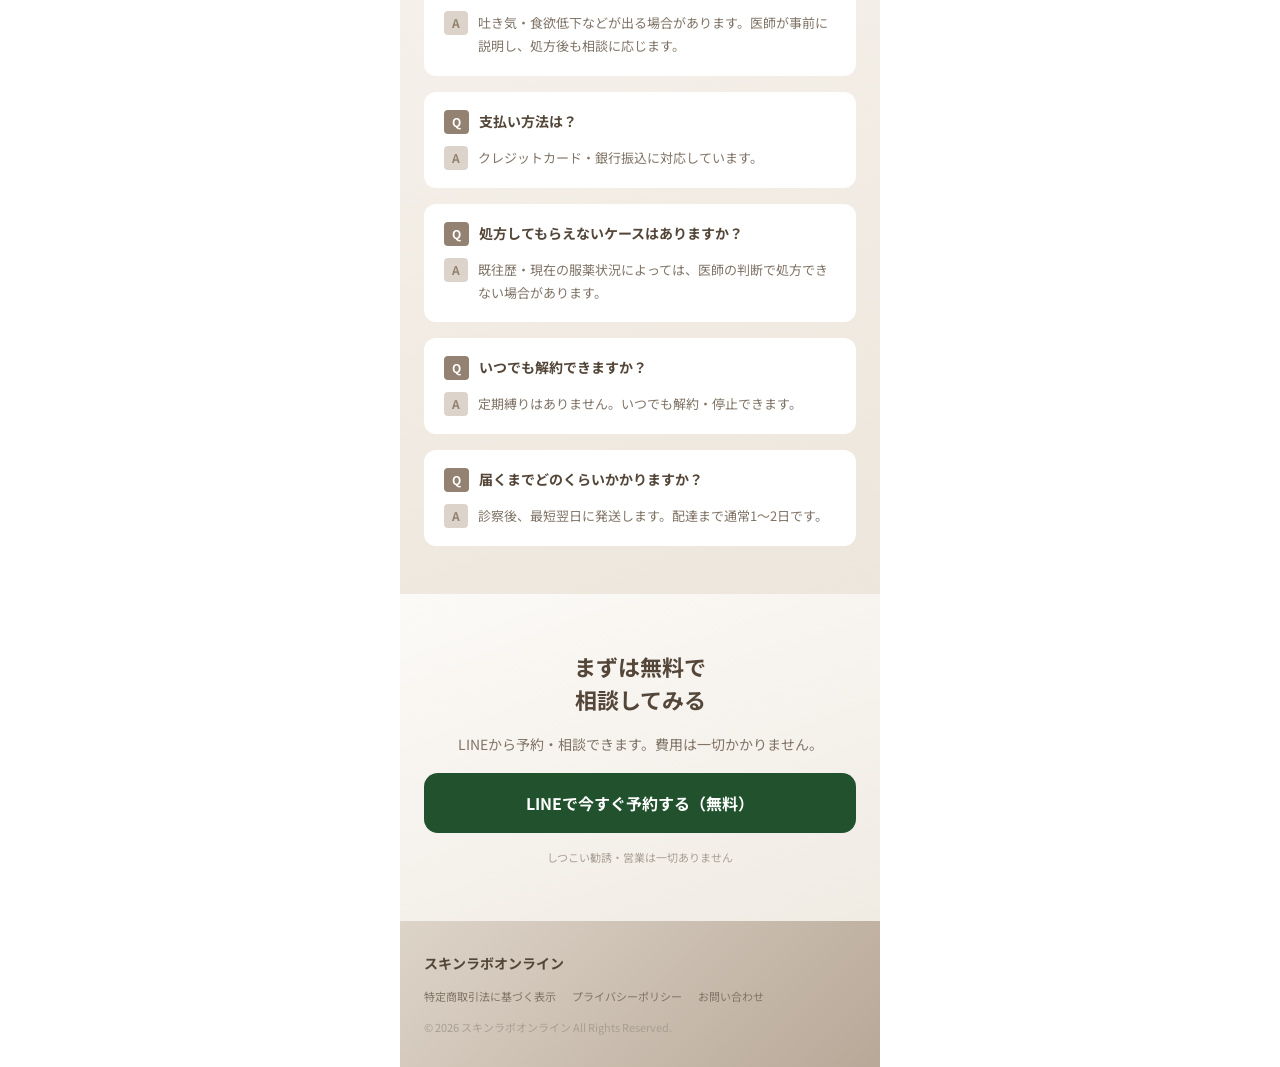
==== commit d926cd23: "hero猫を半分サイズ・LINE後に移動・吹き出し追加・hero-note削除 Co-Authored-By: Claude Sonnet 4.6 <noreply@anthropic.com>" ====
--- a/index.html
+++ b/index.html
@@ -29,10 +29,12 @@
       <div class="price-divider"></div>
       <p class="price-regular">1ヶ月セット ¥12,800〜</p>
     </div>
-    <img class="hero-cat" src="/images/cats/cat_1.png" alt="" aria-hidden="true">
     <p class="hero-features">完全オンライン　／　最短翌日お届け　／　全国対応</p>
     <a href="https://lin.ee/qxc0zbp" class="btn-line-lg" target="_blank" rel="noopener">LINEで今すぐ無料相談・予約</a>
-    <p class="hero-note">予約・相談は完全無料。しつこい営業は一切ありません。</p>
+    <div class="hero-cat-wrap">
+      <div class="speech-bubble">予約も相談も、完全無料だよ！</div>
+      <img class="hero-cat" src="/images/cats/cat_1.png" alt="" aria-hidden="true">
+    </div>
   </section>
 
   <!-- 03_安心バッジ -->
--- a/style.css
+++ b/style.css
@@ -91,9 +91,50 @@
 }
 
 .hero-cat {
-  width: 200px;
+  width: 100px;
   height: auto;
   object-fit: contain;
+}
+
+.hero-cat-wrap {
+  display: flex;
+  flex-direction: column;
+  align-items: center;
+  gap: 0;
+}
+
+.speech-bubble {
+  position: relative;
+  background: #fff;
+  border: 2px solid var(--primary);
+  border-radius: 12px;
+  padding: 7px 16px;
+  font-size: 12px;
+  font-weight: 700;
+  color: var(--primary);
+  white-space: nowrap;
+  margin-bottom: 6px;
+}
+
+.speech-bubble::after {
+  content: '';
+  position: absolute;
+  bottom: -10px;
+  left: 50%;
+  transform: translateX(-50%);
+  border: 6px solid transparent;
+  border-top-color: var(--primary);
+}
+
+.speech-bubble::before {
+  content: '';
+  position: absolute;
+  bottom: -7px;
+  left: 50%;
+  transform: translateX(-50%);
+  border: 5px solid transparent;
+  border-top-color: #fff;
+  z-index: 1;
 }
 
 .section-label {
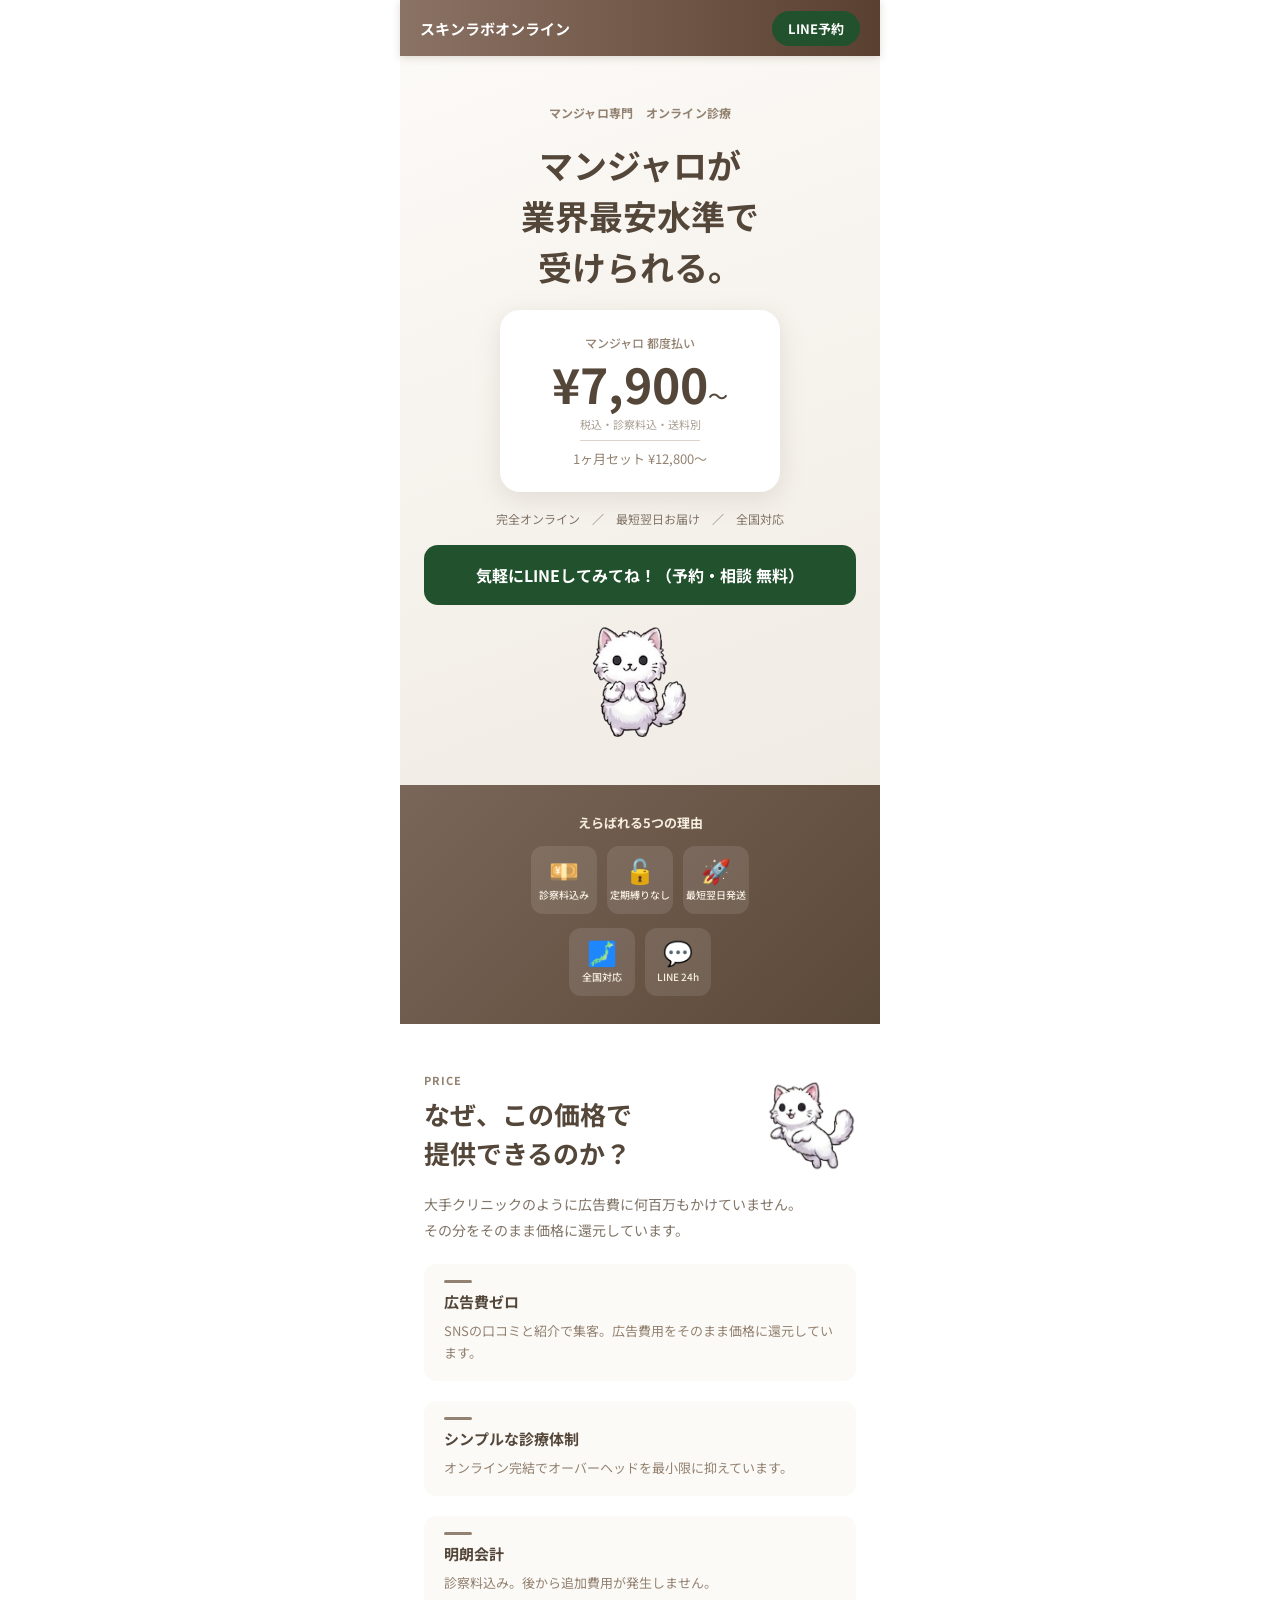
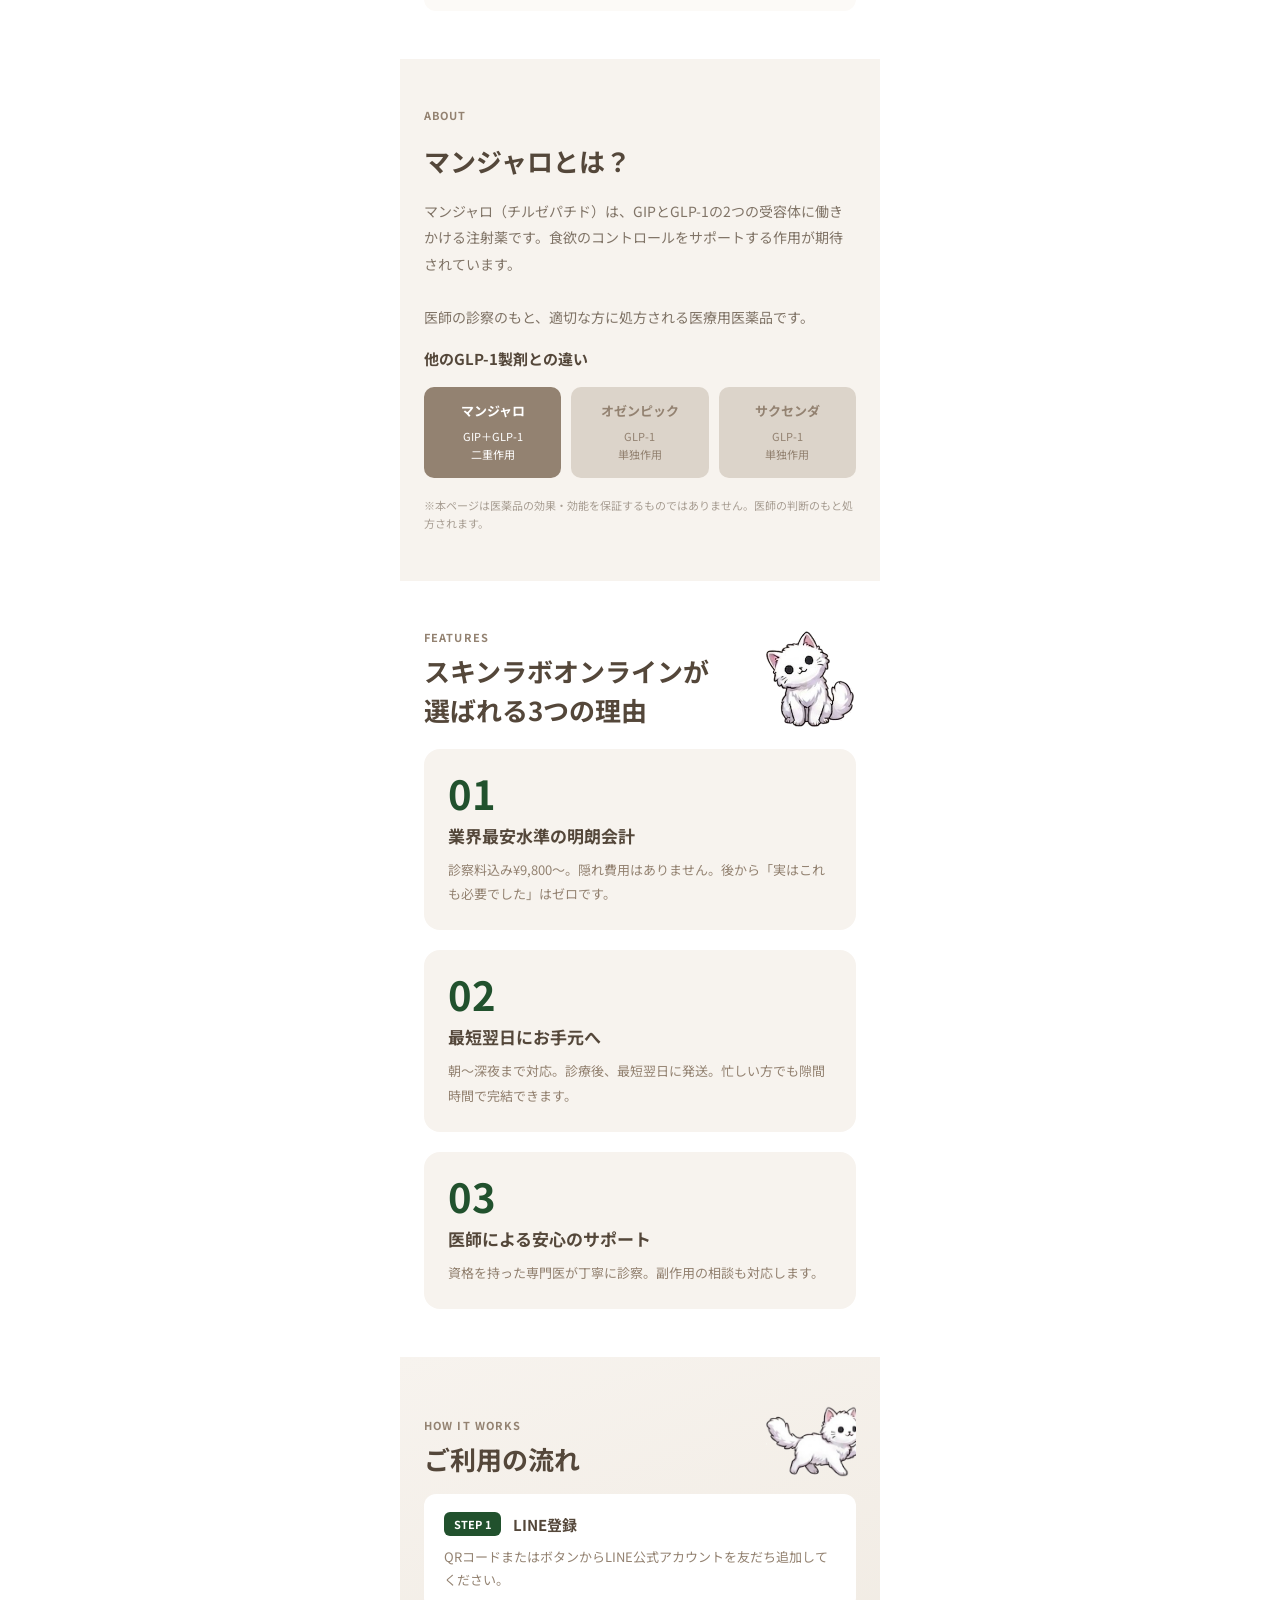
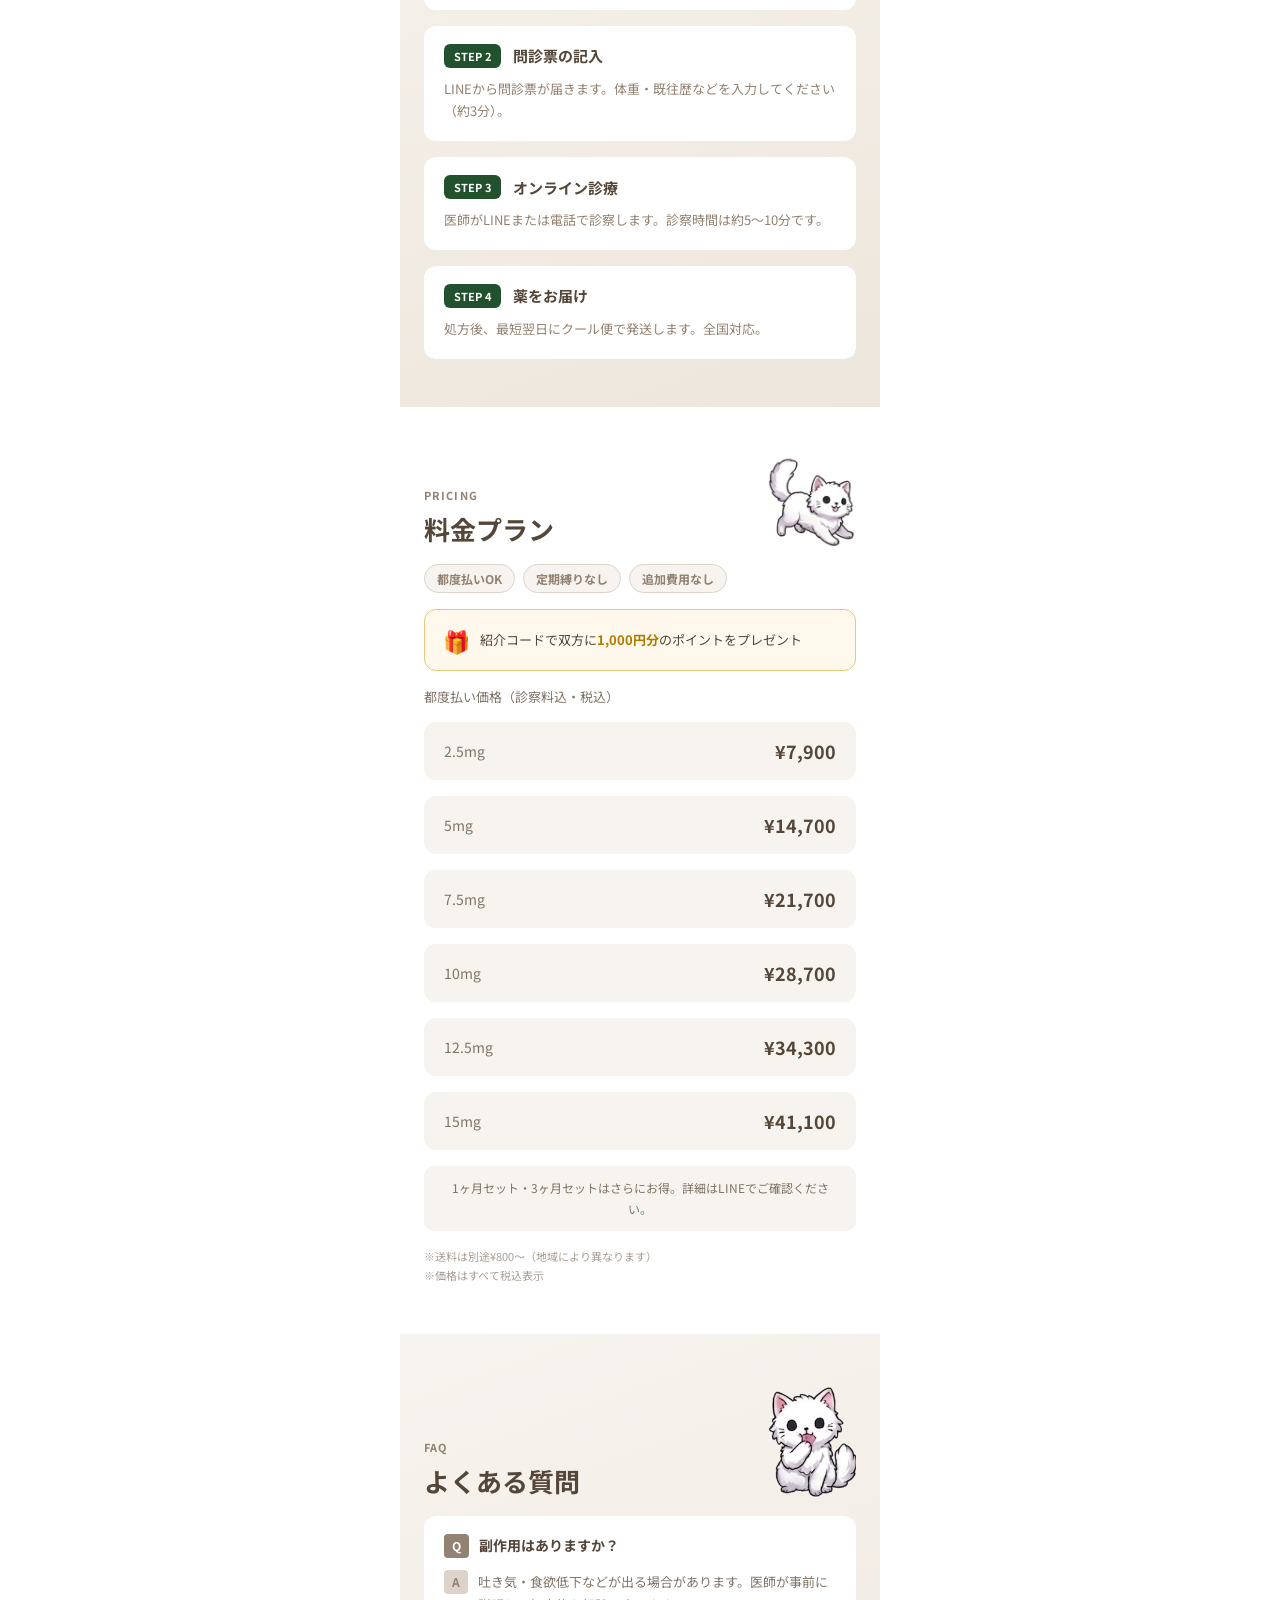
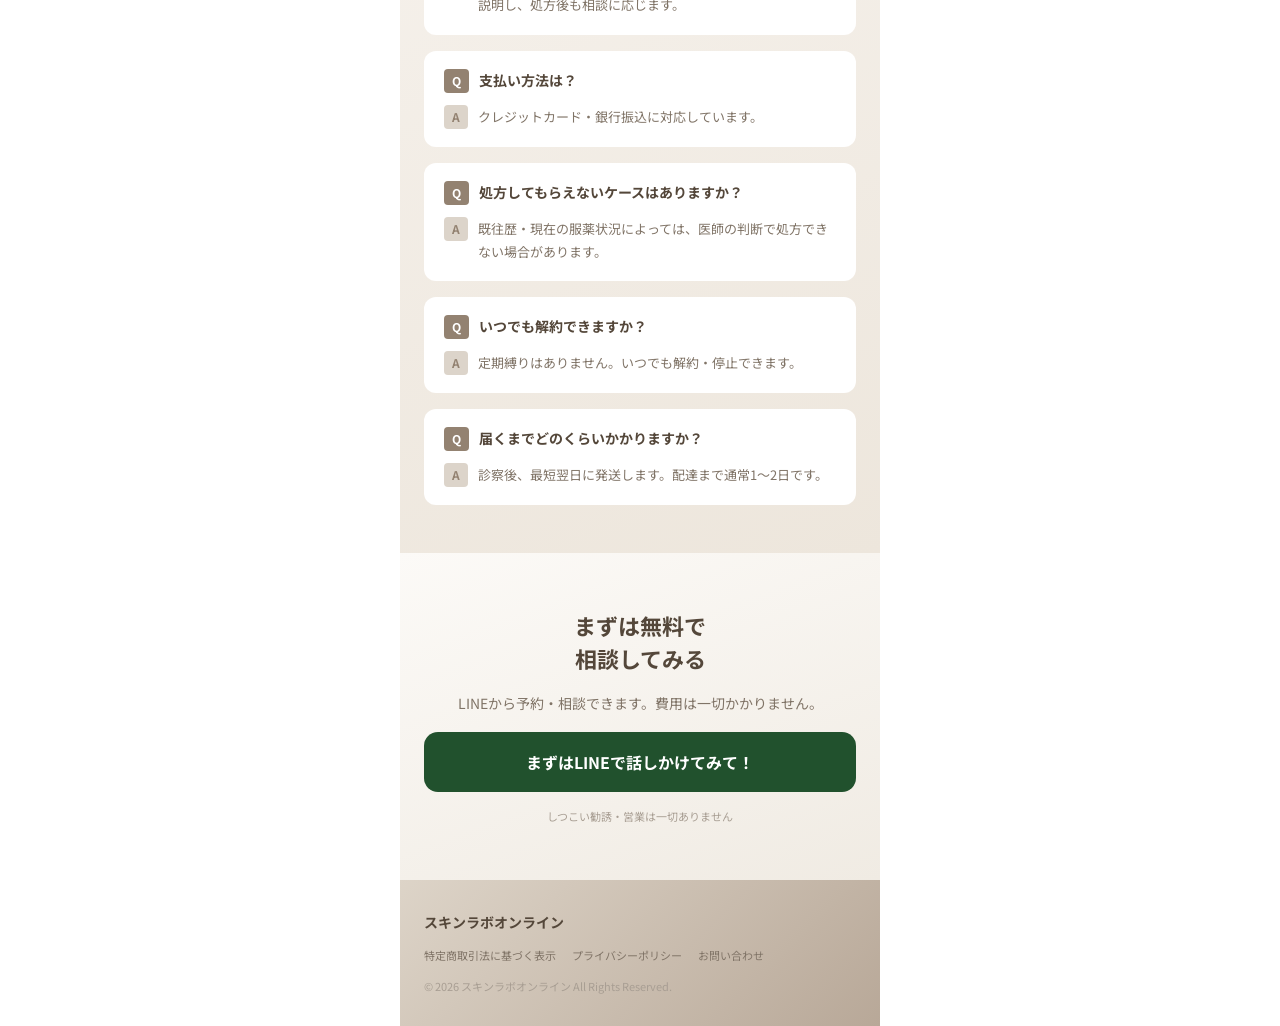
==== commit eb29d12e: "CTAボタンテキストをセリフ調に変更・吹き出し削除 Co-Authored-By: Claude Sonnet 4.6 <noreply@anthropic.com>" ====
--- a/index.html
+++ b/index.html
@@ -30,11 +30,8 @@
       <p class="price-regular">1ヶ月セット ¥12,800〜</p>
     </div>
     <p class="hero-features">完全オンライン　／　最短翌日お届け　／　全国対応</p>
-    <a href="https://lin.ee/qxc0zbp" class="btn-line-lg" target="_blank" rel="noopener">LINEで今すぐ無料相談・予約</a>
-    <div class="hero-cat-wrap">
-      <div class="speech-bubble">予約も相談も、完全無料だよ！</div>
-      <img class="hero-cat" src="/images/cats/cat_1.png" alt="" aria-hidden="true">
-    </div>
+    <a href="https://lin.ee/qxc0zbp" class="btn-line-lg" target="_blank" rel="noopener">気軽にLINEしてみてね！（予約・相談 無料）</a>
+    <img class="hero-cat" src="/images/cats/cat_1.png" alt="" aria-hidden="true">
   </section>
 
   <!-- 03_安心バッジ -->
@@ -298,7 +295,7 @@
   <section class="cta">
     <h2 class="cta-title">まずは無料で<br>相談してみる</h2>
     <p class="cta-text">LINEから予約・相談できます。費用は一切かかりません。</p>
-    <a href="https://lin.ee/qxc0zbp" class="btn-line-lg" target="_blank" rel="noopener">LINEで今すぐ予約する（無料）</a>
+    <a href="https://lin.ee/qxc0zbp" class="btn-line-lg" target="_blank" rel="noopener">まずはLINEで話しかけてみて！</a>
     <p class="cta-note">しつこい勧誘・営業は一切ありません</p>
   </section>
 
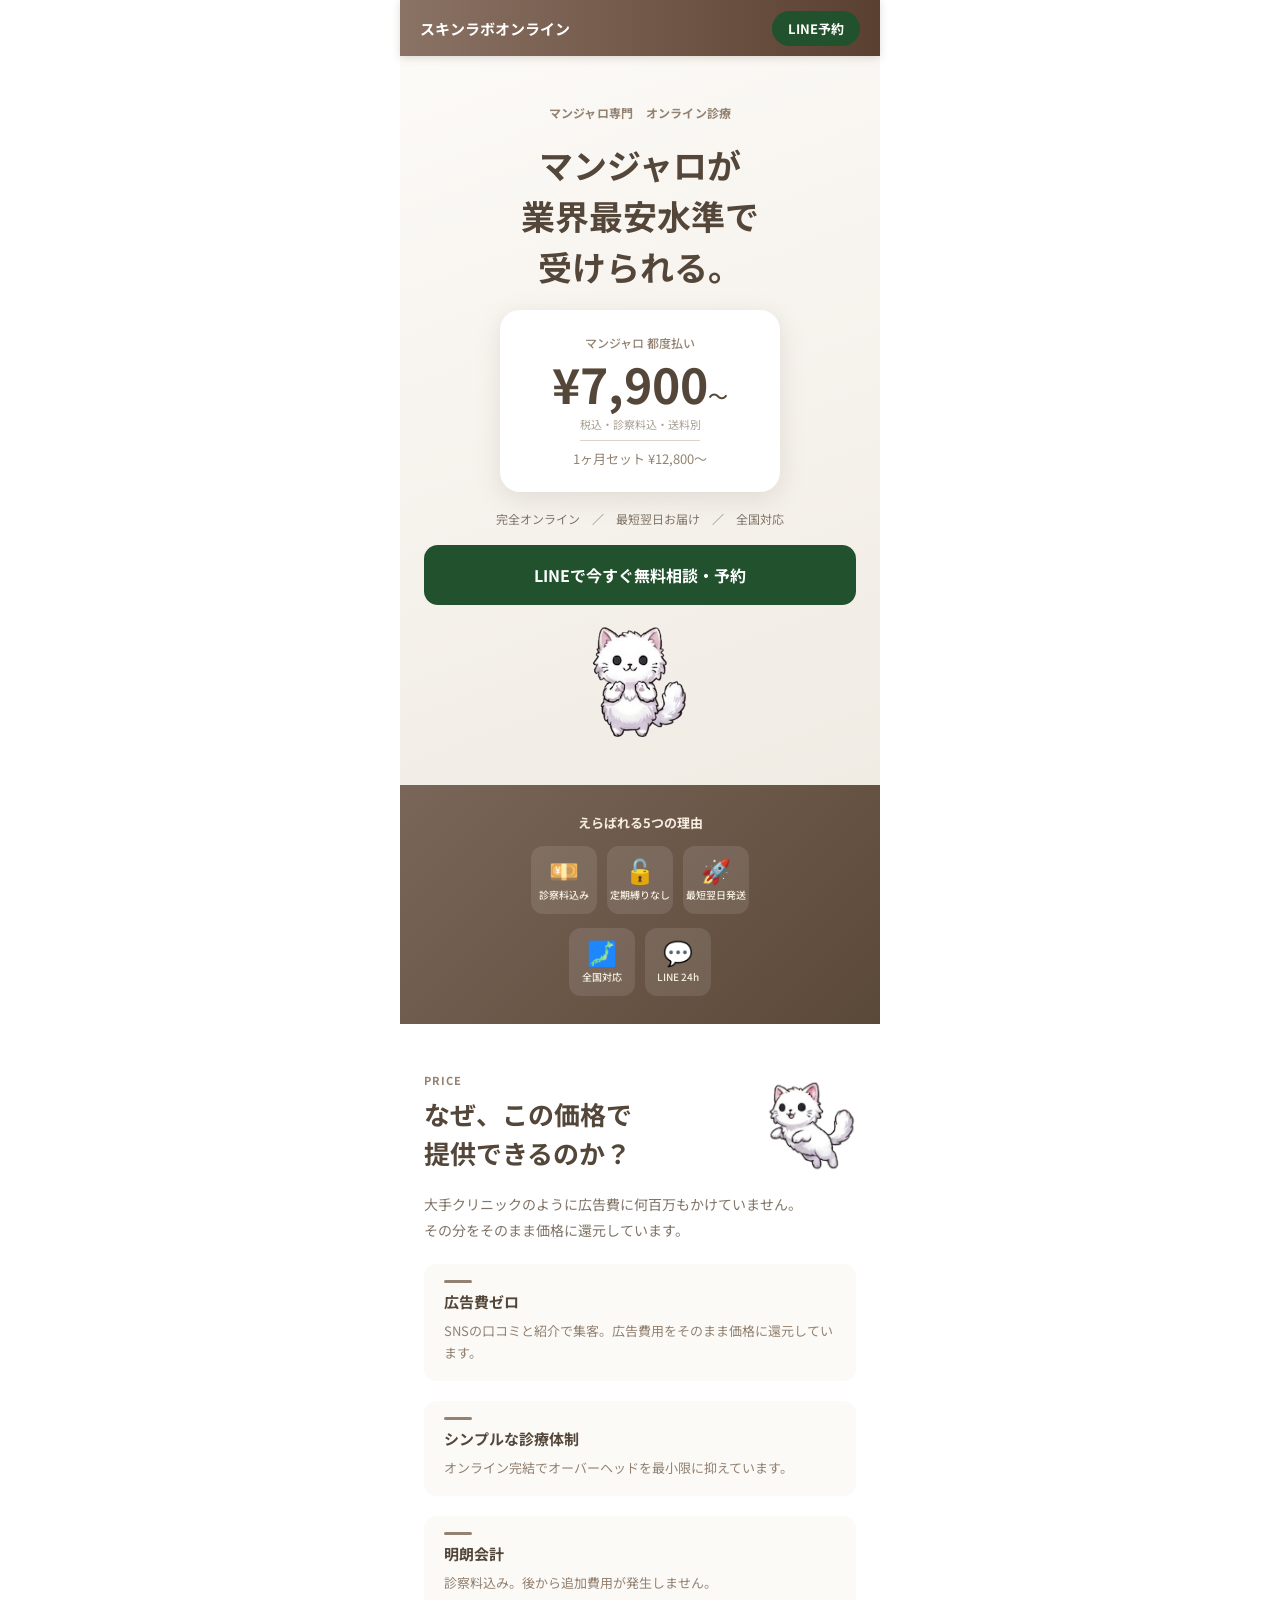
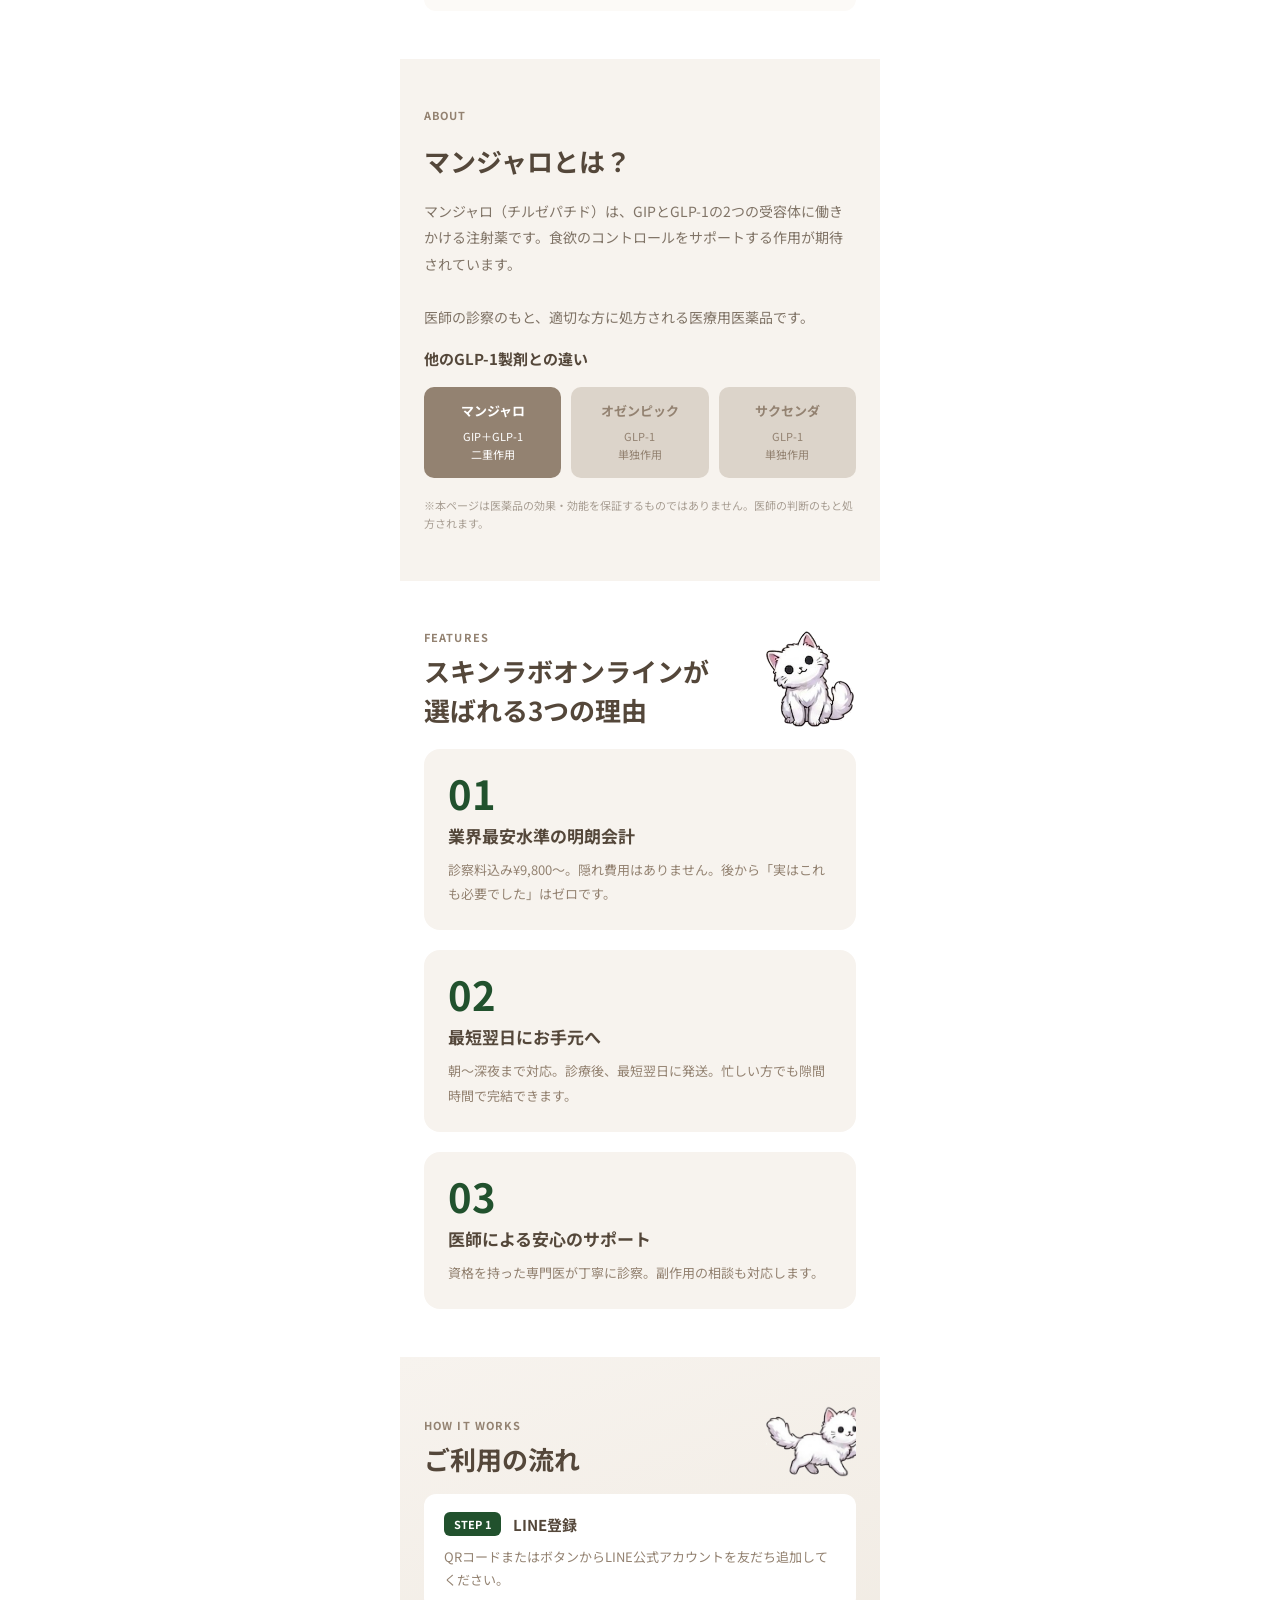
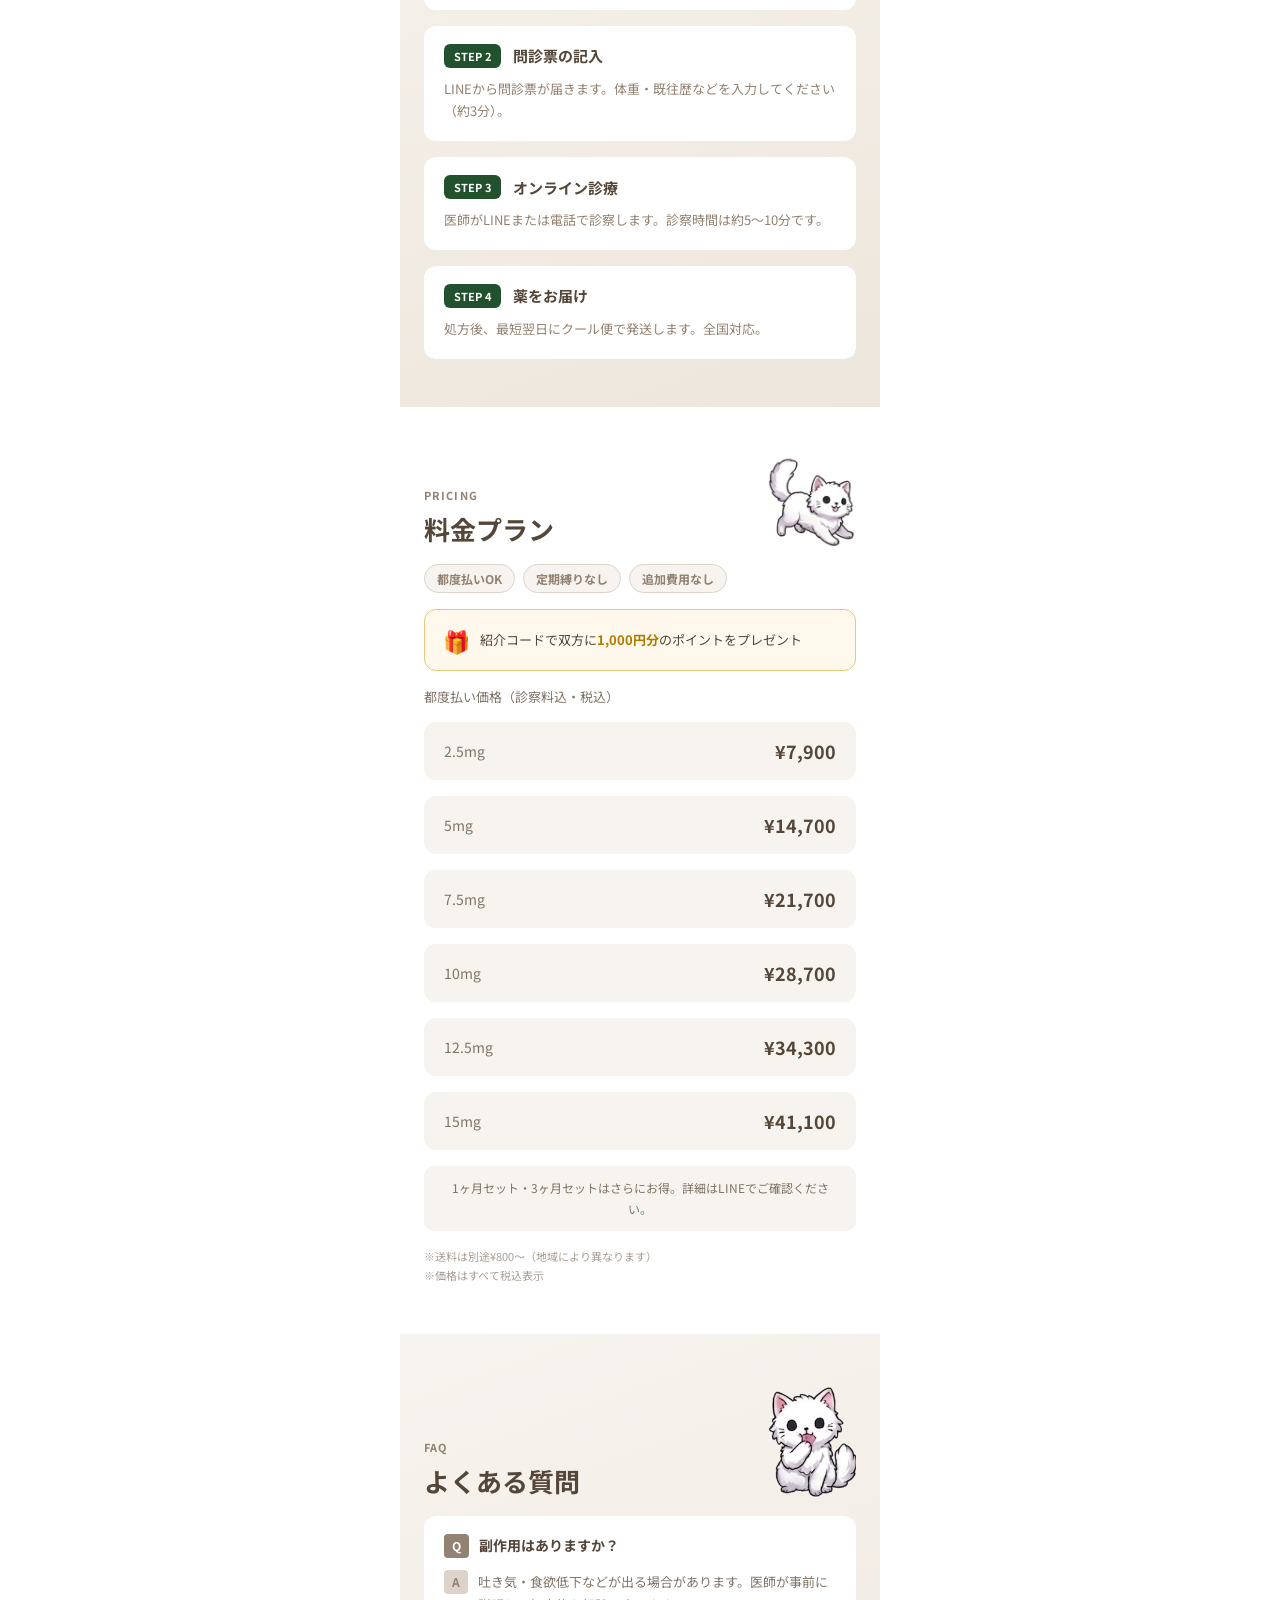
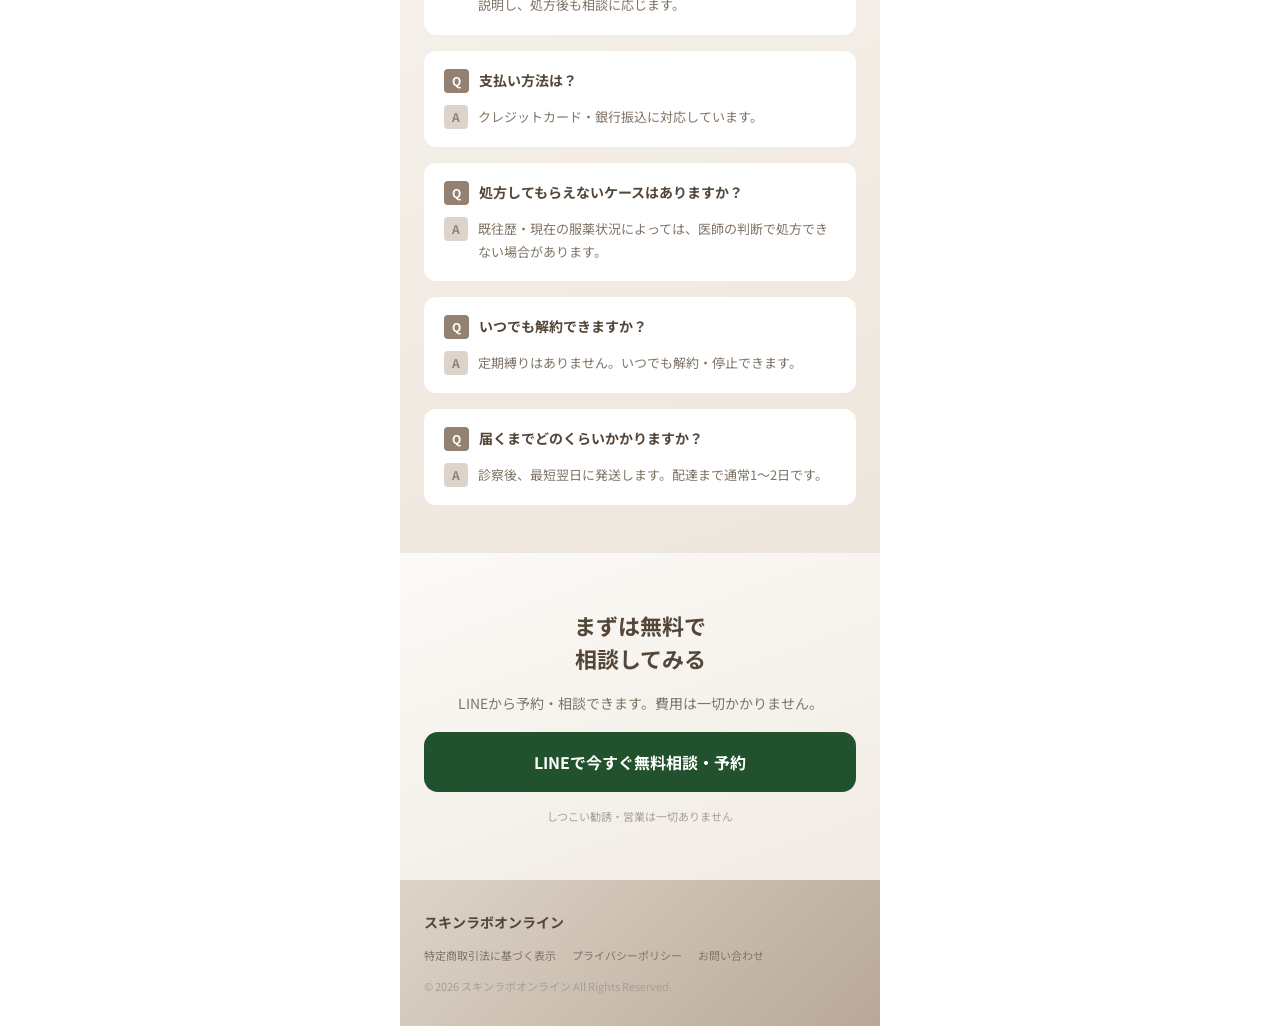
==== commit 8cfd18fd: "CTAテキストを元の「LINEで今すぐ無料相談・予約」に戻す Co-Authored-By: Claude Sonnet 4.6 <noreply@anthropic.com>" ====
--- a/index.html
+++ b/index.html
@@ -30,7 +30,7 @@
       <p class="price-regular">1ヶ月セット ¥12,800〜</p>
     </div>
     <p class="hero-features">完全オンライン　／　最短翌日お届け　／　全国対応</p>
-    <a href="https://lin.ee/qxc0zbp" class="btn-line-lg" target="_blank" rel="noopener">気軽にLINEしてみてね！（予約・相談 無料）</a>
+    <a href="https://lin.ee/qxc0zbp" class="btn-line-lg" target="_blank" rel="noopener">LINEで今すぐ無料相談・予約</a>
     <img class="hero-cat" src="/images/cats/cat_1.png" alt="" aria-hidden="true">
   </section>
 
@@ -295,7 +295,7 @@
   <section class="cta">
     <h2 class="cta-title">まずは無料で<br>相談してみる</h2>
     <p class="cta-text">LINEから予約・相談できます。費用は一切かかりません。</p>
-    <a href="https://lin.ee/qxc0zbp" class="btn-line-lg" target="_blank" rel="noopener">まずはLINEで話しかけてみて！</a>
+    <a href="https://lin.ee/qxc0zbp" class="btn-line-lg" target="_blank" rel="noopener">LINEで今すぐ無料相談・予約</a>
     <p class="cta-note">しつこい勧誘・営業は一切ありません</p>
   </section>
 
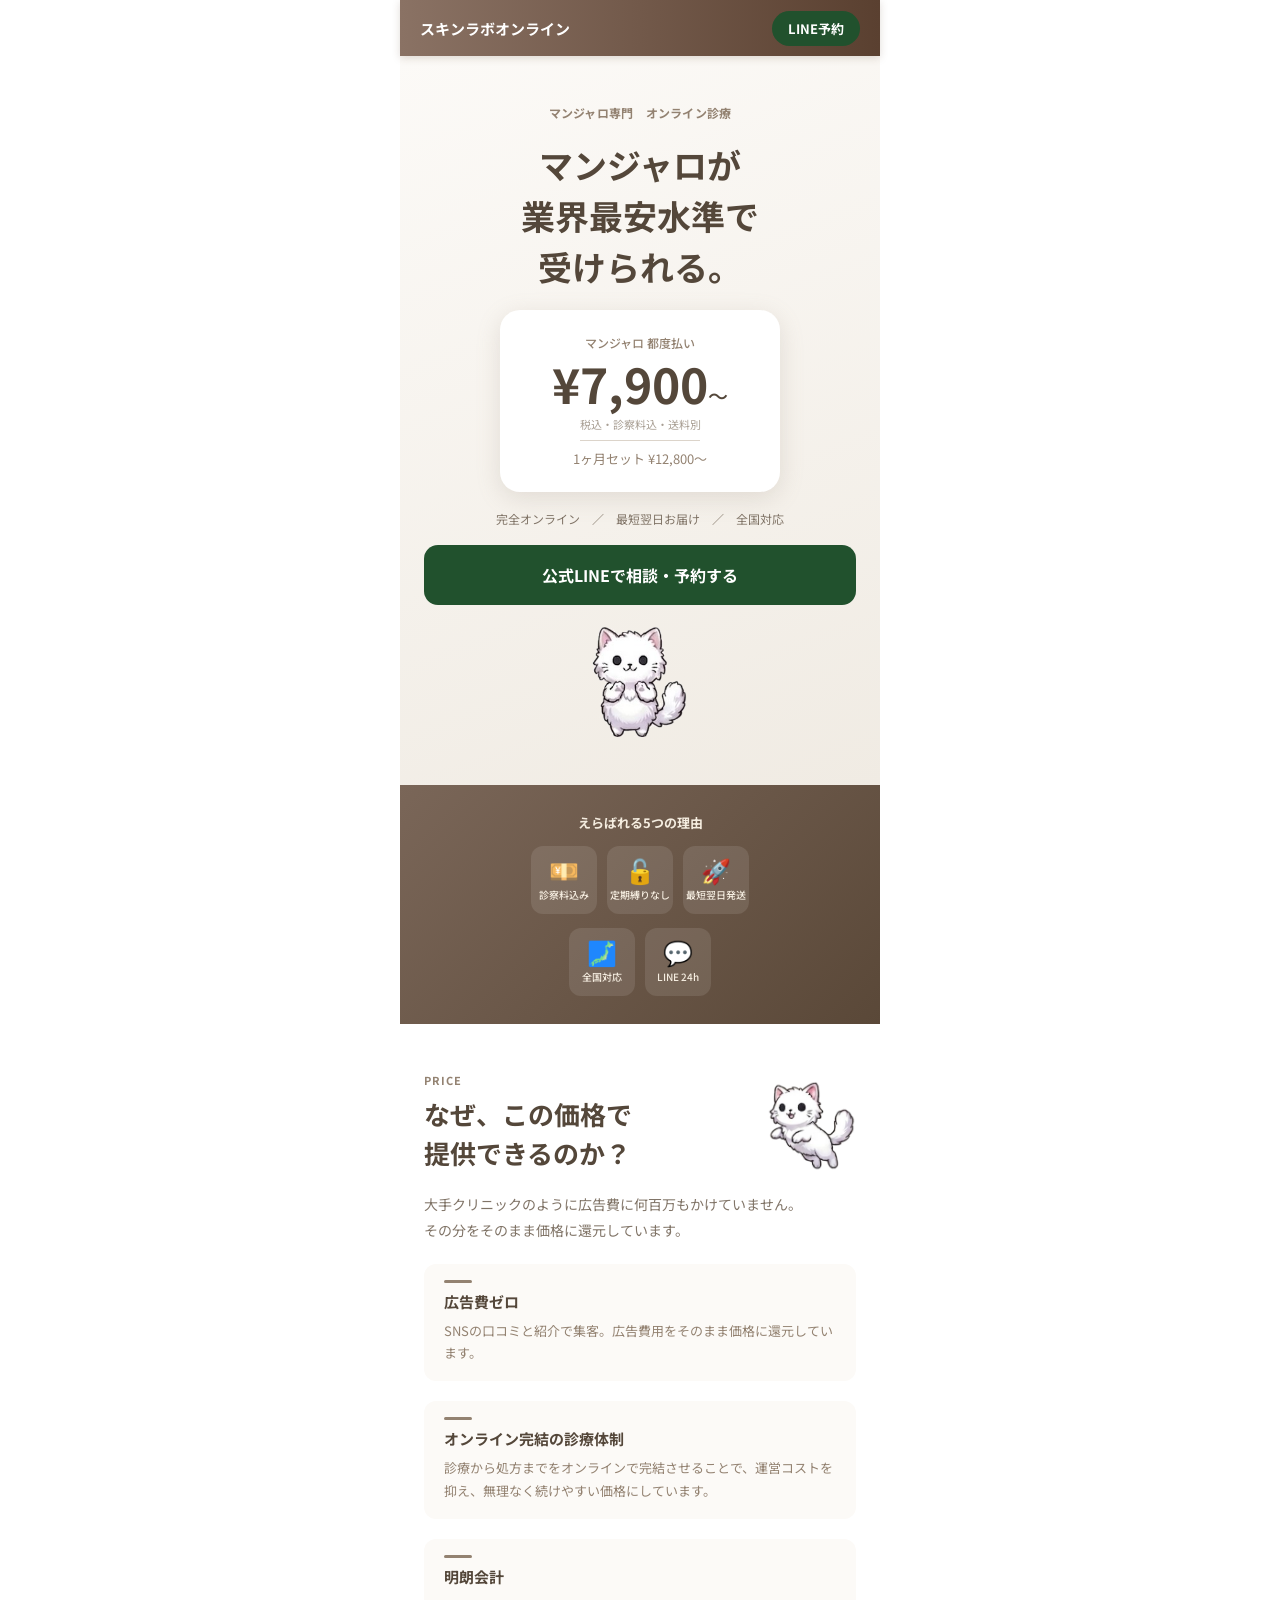
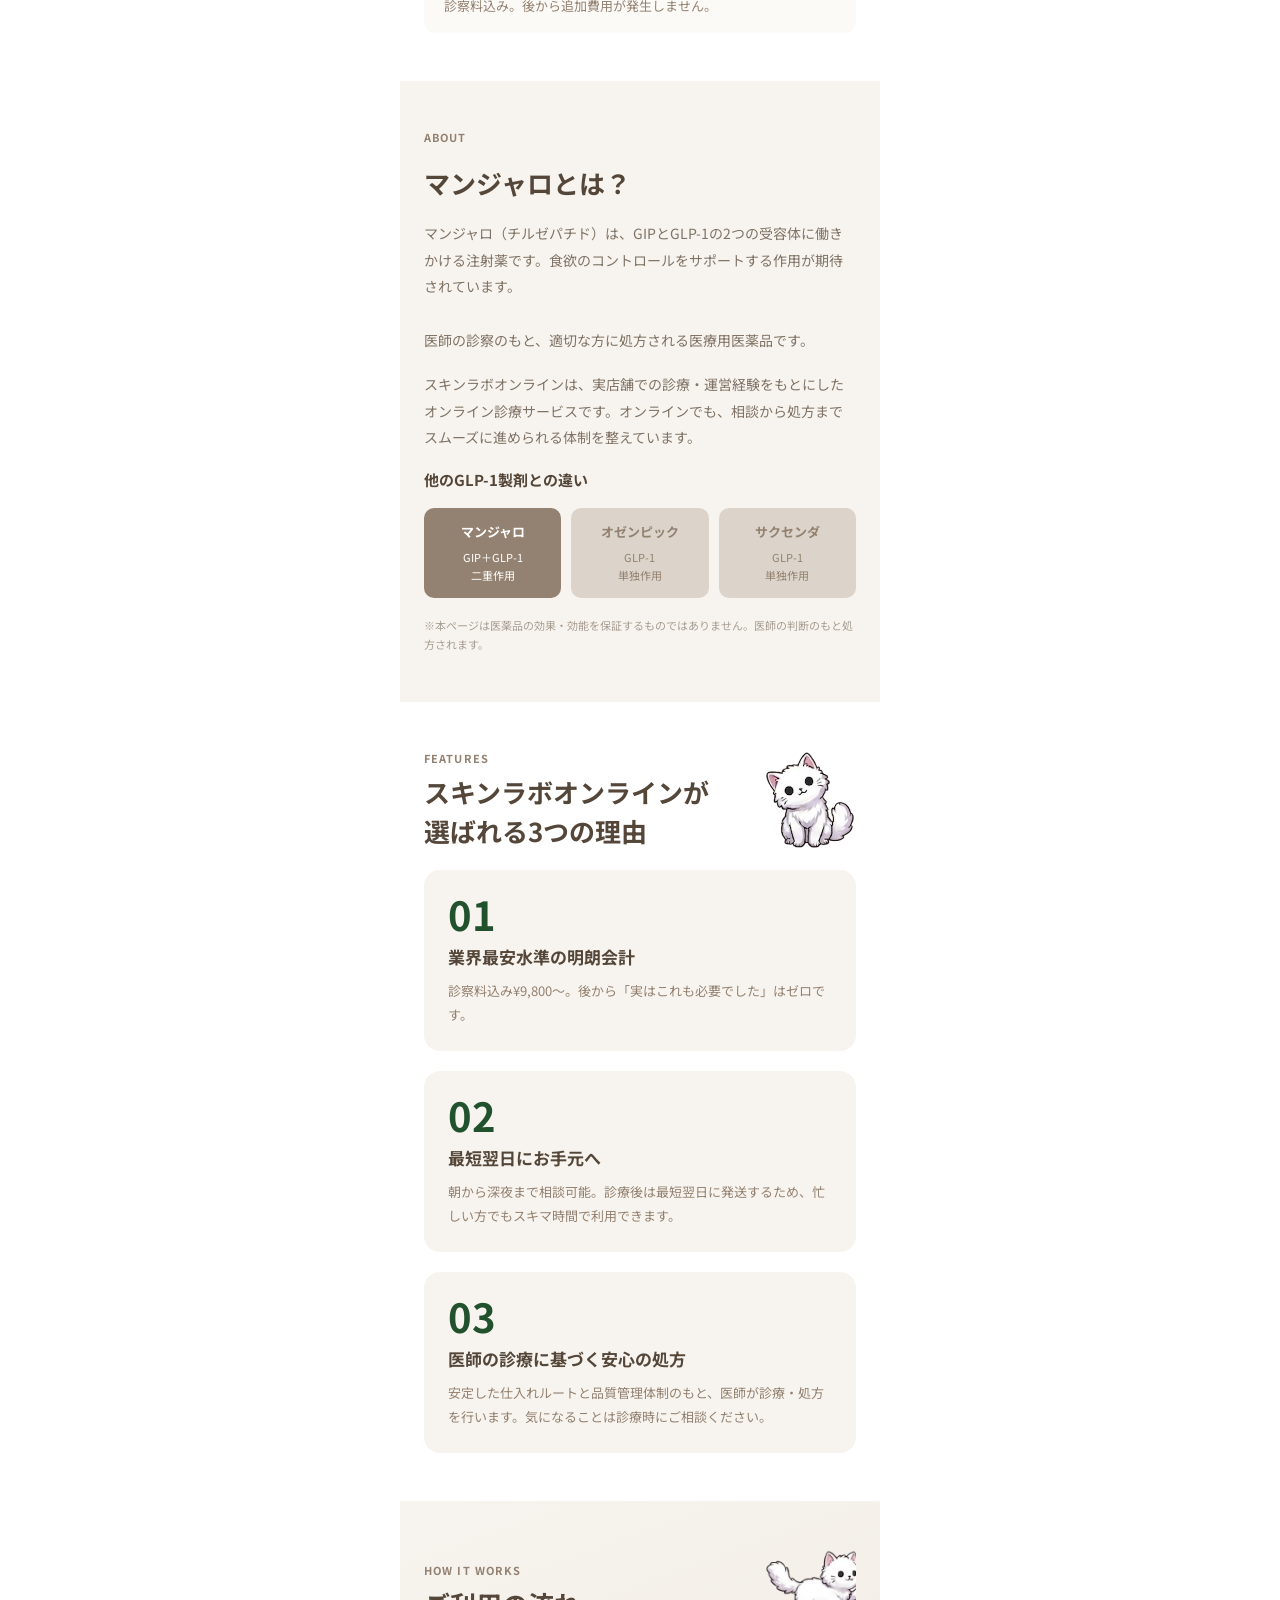
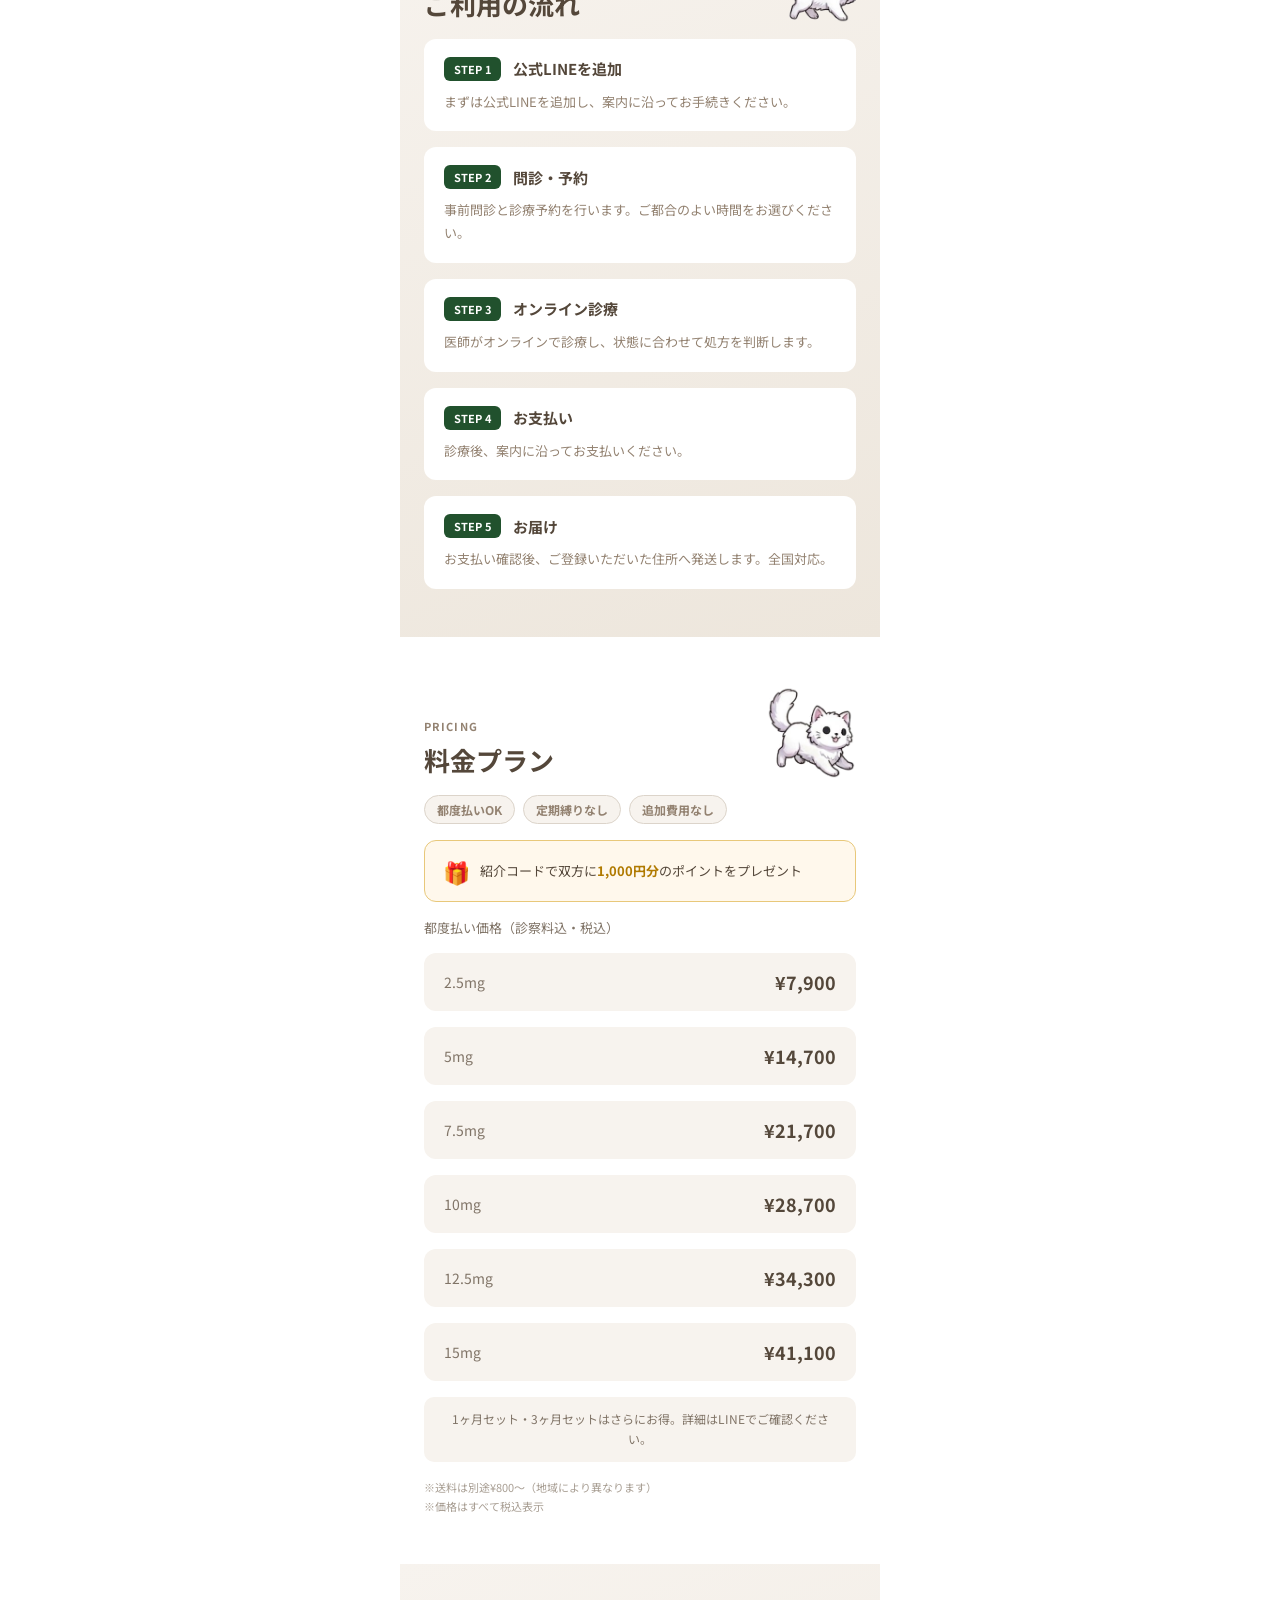
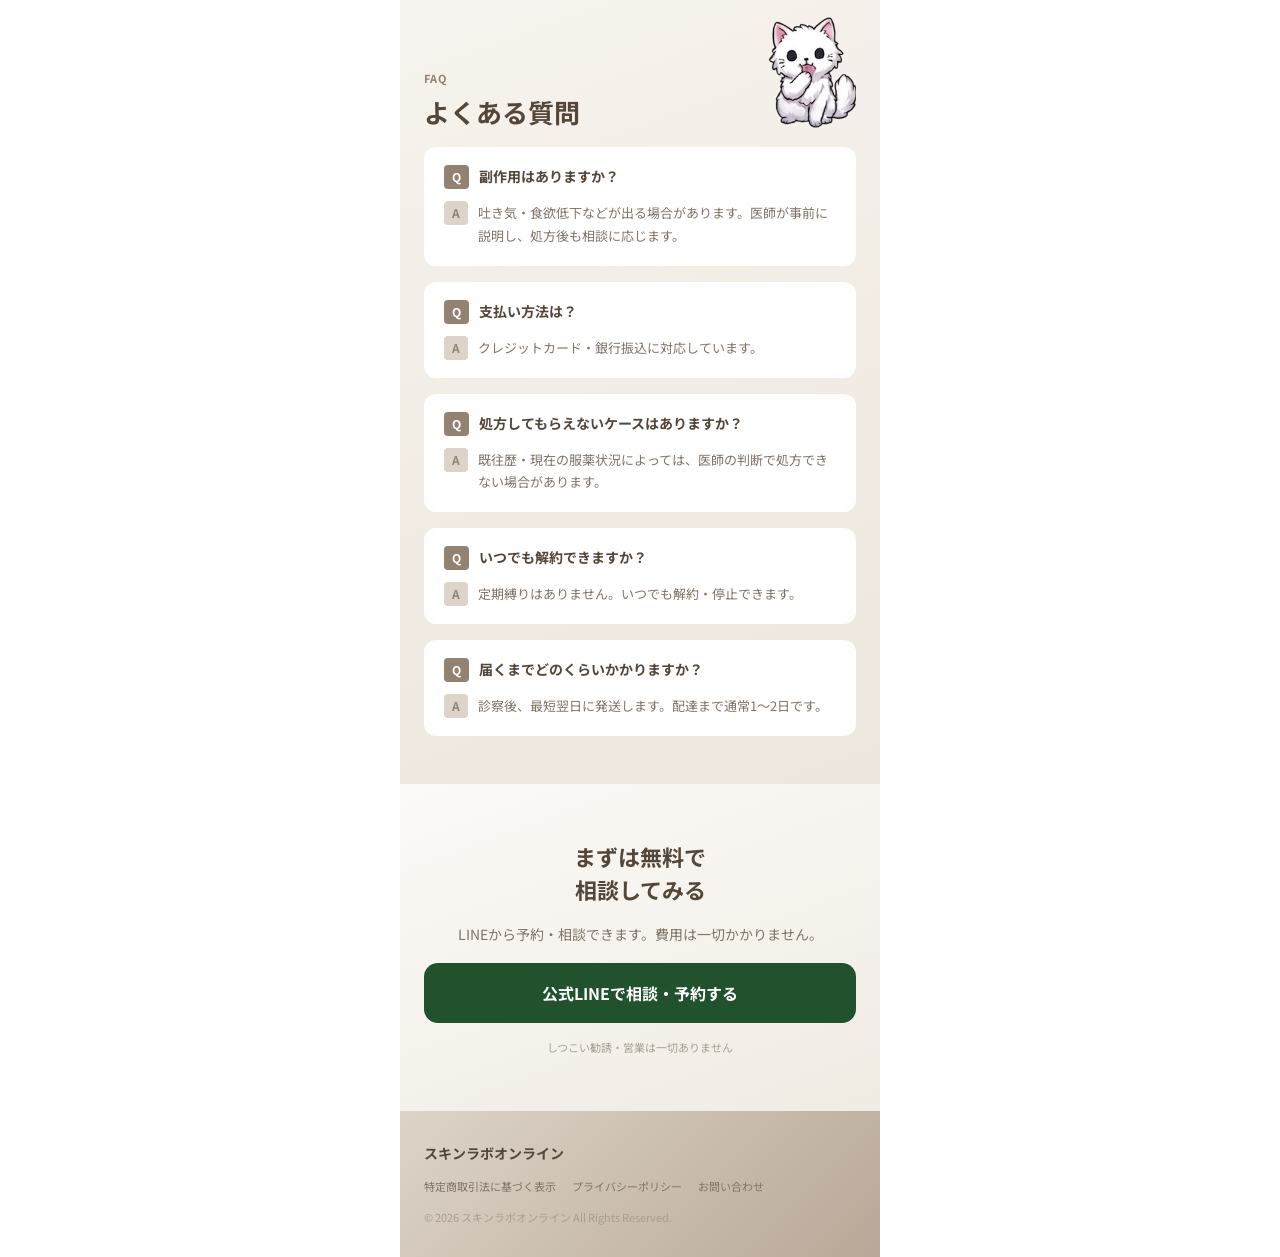
==== commit ea26be14: "LPコンテンツ全面改訂：信頼感強化・フロー5ステップ化・CTA調整 Co-Authored-By: Claude Sonnet 4.6 <noreply@anthropic.com>" ====
--- a/index.html
+++ b/index.html
@@ -30,7 +30,7 @@
       <p class="price-regular">1ヶ月セット ¥12,800〜</p>
     </div>
     <p class="hero-features">完全オンライン　／　最短翌日お届け　／　全国対応</p>
-    <a href="https://lin.ee/qxc0zbp" class="btn-line-lg" target="_blank" rel="noopener">LINEで今すぐ無料相談・予約</a>
+    <a href="https://lin.ee/qxc0zbp" class="btn-line-lg" target="_blank" rel="noopener">公式LINEで相談・予約する</a>
     <img class="hero-cat" src="/images/cats/cat_1.png" alt="" aria-hidden="true">
   </section>
 
@@ -80,8 +80,8 @@
     </div>
     <div class="reason-card">
       <div class="reason-bar"></div>
-      <p class="reason-title">シンプルな診療体制</p>
-      <p class="reason-text">オンライン完結でオーバーヘッドを最小限に抑えています。</p>
+      <p class="reason-title">オンライン完結の診療体制</p>
+      <p class="reason-text">診療から処方までをオンラインで完結させることで、運営コストを抑え、無理なく続けやすい価格にしています。</p>
     </div>
     <div class="reason-card">
       <div class="reason-bar"></div>
@@ -95,6 +95,7 @@
     <p class="section-en">ABOUT</p>
     <h2 class="section-heading">マンジャロとは？</h2>
     <p class="about-body">マンジャロ（チルゼパチド）は、GIPとGLP-1の2つの受容体に働きかける注射薬です。食欲のコントロールをサポートする作用が期待されています。<br><br>医師の診察のもと、適切な方に処方される医療用医薬品です。</p>
+    <p class="about-body">スキンラボオンラインは、実店舗での診療・運営経験をもとにしたオンライン診療サービスです。オンラインでも、相談から処方までスムーズに進められる体制を整えています。</p>
     <p class="compare-title">他のGLP-1製剤との違い</p>
     <div class="compare-grid">
       <div class="compare-card compare-card--active">
@@ -125,17 +126,17 @@
     <div class="feature-card">
       <p class="feature-num">01</p>
       <p class="feature-title">業界最安水準の明朗会計</p>
-      <p class="feature-text">診察料込み¥9,800〜。隠れ費用はありません。後から「実はこれも必要でした」はゼロです。</p>
+      <p class="feature-text">診察料込み¥9,800〜。後から「実はこれも必要でした」はゼロです。</p>
     </div>
     <div class="feature-card">
       <p class="feature-num">02</p>
       <p class="feature-title">最短翌日にお手元へ</p>
-      <p class="feature-text">朝〜深夜まで対応。診療後、最短翌日に発送。忙しい方でも隙間時間で完結できます。</p>
+      <p class="feature-text">朝から深夜まで相談可能。診療後は最短翌日に発送するため、忙しい方でもスキマ時間で利用できます。</p>
     </div>
     <div class="feature-card">
       <p class="feature-num">03</p>
-      <p class="feature-title">医師による安心のサポート</p>
-      <p class="feature-text">資格を持った専門医が丁寧に診察。副作用の相談も対応します。</p>
+      <p class="feature-title">医師の診療に基づく安心の処方</p>
+      <p class="feature-text">安定した仕入れルートと品質管理体制のもと、医師が診療・処方を行います。気になることは診療時にご相談ください。</p>
     </div>
   </section>
 
@@ -151,30 +152,37 @@
     <div class="step-card">
       <div class="step-header">
         <span class="step-badge">STEP 1</span>
-        <p class="step-title">LINE登録</p>
-      </div>
-      <p class="step-text">QRコードまたはボタンからLINE公式アカウントを友だち追加してください。</p>
+        <p class="step-title">公式LINEを追加</p>
+      </div>
+      <p class="step-text">まずは公式LINEを追加し、案内に沿ってお手続きください。</p>
     </div>
     <div class="step-card">
       <div class="step-header">
         <span class="step-badge">STEP 2</span>
-        <p class="step-title">問診票の記入</p>
-      </div>
-      <p class="step-text">LINEから問診票が届きます。体重・既往歴などを入力してください（約3分）。</p>
+        <p class="step-title">問診・予約</p>
+      </div>
+      <p class="step-text">事前問診と診療予約を行います。ご都合のよい時間をお選びください。</p>
     </div>
     <div class="step-card">
       <div class="step-header">
         <span class="step-badge">STEP 3</span>
         <p class="step-title">オンライン診療</p>
       </div>
-      <p class="step-text">医師がLINEまたは電話で診察します。診察時間は約5〜10分です。</p>
+      <p class="step-text">医師がオンラインで診療し、状態に合わせて処方を判断します。</p>
     </div>
     <div class="step-card">
       <div class="step-header">
         <span class="step-badge">STEP 4</span>
-        <p class="step-title">薬をお届け</p>
-      </div>
-      <p class="step-text">処方後、最短翌日にクール便で発送します。全国対応。</p>
+        <p class="step-title">お支払い</p>
+      </div>
+      <p class="step-text">診療後、案内に沿ってお支払いください。</p>
+    </div>
+    <div class="step-card">
+      <div class="step-header">
+        <span class="step-badge">STEP 5</span>
+        <p class="step-title">お届け</p>
+      </div>
+      <p class="step-text">お支払い確認後、ご登録いただいた住所へ発送します。全国対応。</p>
     </div>
   </section>
 
@@ -295,7 +303,7 @@
   <section class="cta">
     <h2 class="cta-title">まずは無料で<br>相談してみる</h2>
     <p class="cta-text">LINEから予約・相談できます。費用は一切かかりません。</p>
-    <a href="https://lin.ee/qxc0zbp" class="btn-line-lg" target="_blank" rel="noopener">LINEで今すぐ無料相談・予約</a>
+    <a href="https://lin.ee/qxc0zbp" class="btn-line-lg" target="_blank" rel="noopener">公式LINEで相談・予約する</a>
     <p class="cta-note">しつこい勧誘・営業は一切ありません</p>
   </section>
 
